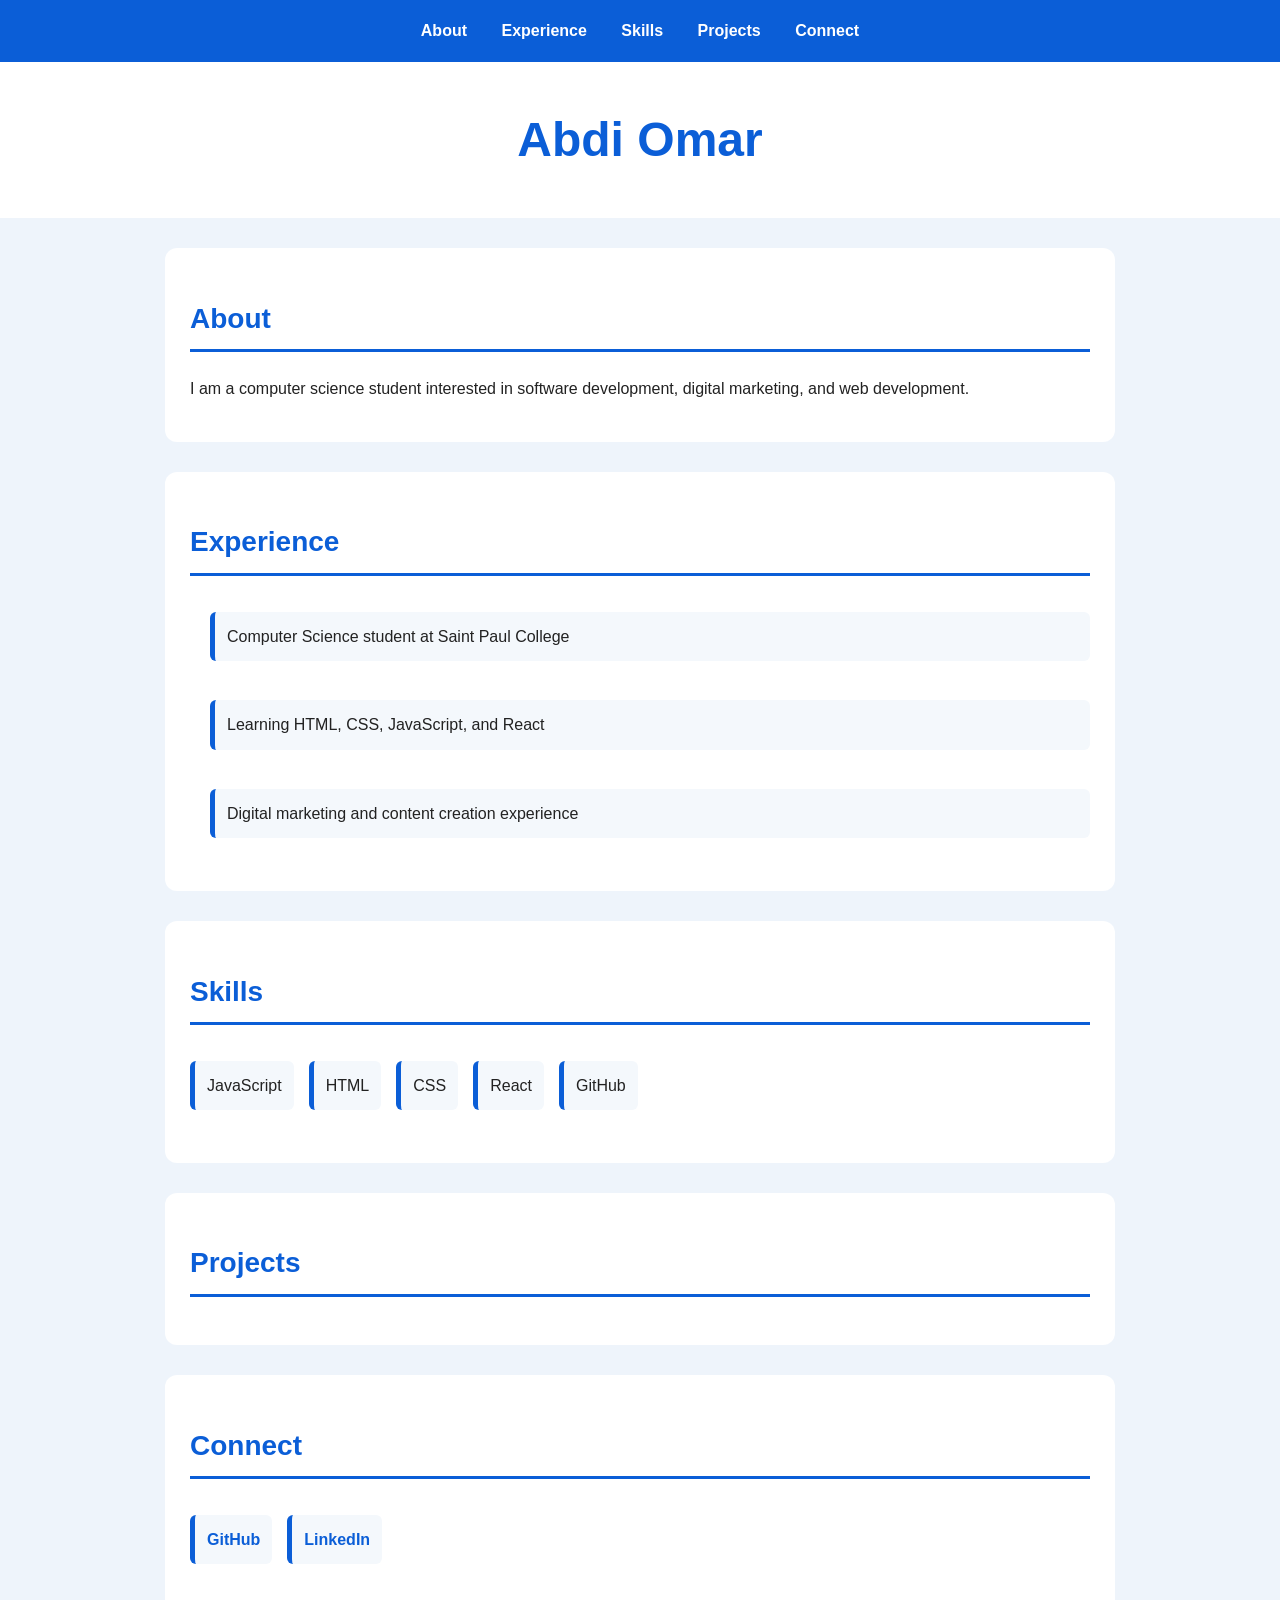
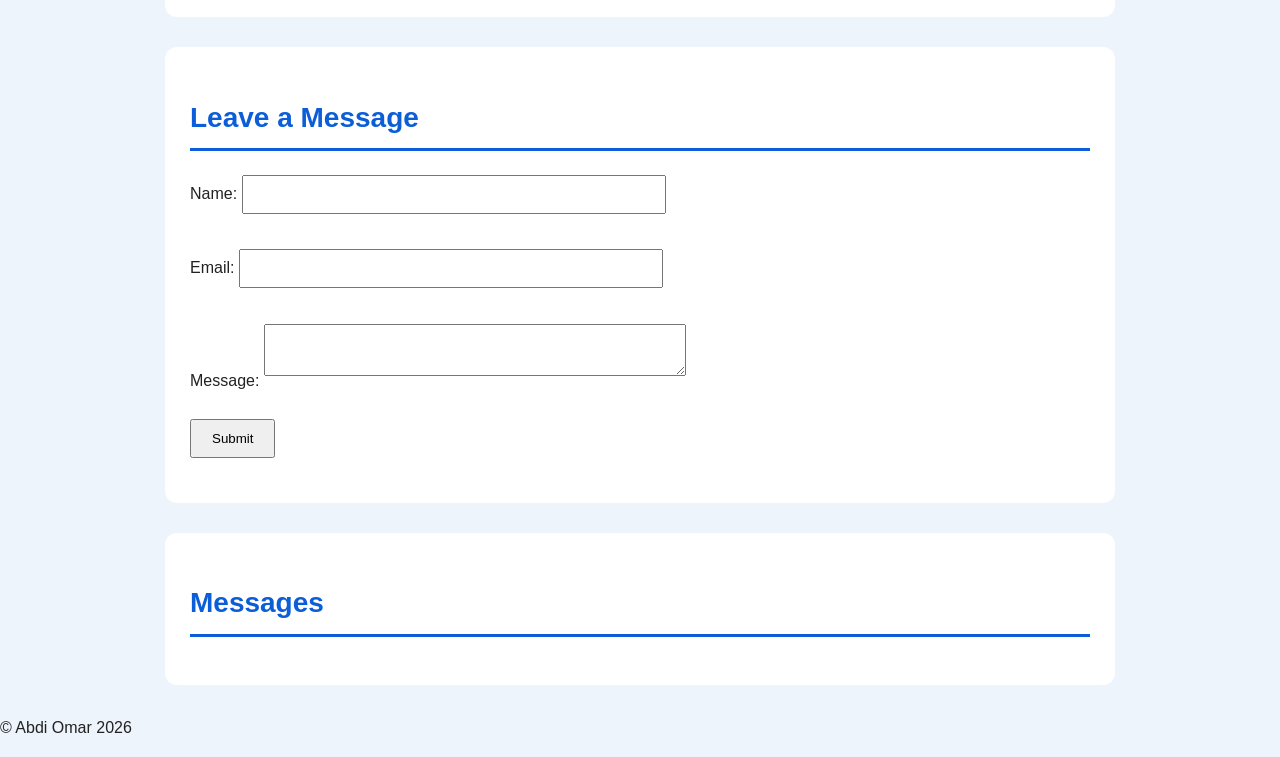
==== index.html @ 058a2043 "Added message form functionality" ====
<!DOCTYPE html>
<html>

<head>
    <title>Abdi Omar Portfolio</title>

    <meta charset="UTF-8">
    <meta name="description" content="Portfolio page for Abdi Omar">

    <link rel="stylesheet" href="css/index.css">
</head>

<body>

    <nav>
        <a href="#About">About</a>
        <a href="#Experience">Experience</a>
        <a href="#Skills">Skills</a>
        <a href="#Projects">Projects</a>
        <a href="#Connect">Connect</a>
    </nav>

    <h1>Abdi Omar</h1>

    <section id="About">
        <h2>About</h2>

        <p>
            I am a computer science student interested in software development,
            digital marketing, and web development.
        </p>
    </section>

    <section id="Experience">
        <h2>Experience</h2>

        <ul>
            <li>Computer Science student at Saint Paul College</li>
            <li>Learning HTML, CSS, JavaScript, and React</li>
            <li>Digital marketing and content creation experience</li>
        </ul>
    </section>

    <section id="skills">
    <h2>Skills</h2>
    <ul></ul>
</section>
     

    <section id="Projects">
        <h2>Projects</h2>

        <ul>
        </ul>
    </section>

    <section id="Connect">
        <h2>Connect</h2>

        <ul>
            <li>
                <a href="https://github.com/Abdi-M-Omar" target="_blank">
                    GitHub
                </a>
            </li>

            <li>
                <a href="https://www.linkedin.com/in/abdi-omar2220/" target="_blank">
                    LinkedIn
                </a>
            </li>
        </ul>
    </section>
     <!-- Leave a Message Section -->
    <section id="leave-message">

        <h2>Leave a Message</h2>

        <form name="leave_message">

            <label for="usersName">Name:</label>
            <input
                type="text"
                name="usersName"
                id="usersName"
                required
            >

            <br><br>

            <label for="usersEmail">Email:</label>
            <input
                type="email"
                name="usersEmail"
                id="usersEmail"
                required
            >

            <br><br>

            <label for="usersMessage">Message:</label>

            <textarea
                name="usersMessage"
                id="usersMessage"
                required
            ></textarea>

            <br><br>

            <button type="submit">Submit</button>

        </form>

    </section>

    <!-- Messages Section -->
    <section id="messages">

        <h2>Messages</h2>

        <ul></ul>

    </section>
<script src="js/index.js"></script>
</body>

</html>
---- css/index.css ----
body {
    background-color: #eef4fb;
    color: #222;
    font-family: Arial, Helvetica, sans-serif;
    margin: 0;
    line-height: 1.6;
}

nav {
    background-color: #0b5ed7;
    padding: 18px;
    text-align: center;
    position: sticky;
    top: 0;
}

nav a {
    color: white;
    text-decoration: none;
    font-weight: bold;
    margin: 0 15px;
}

nav a:hover {
    text-decoration: underline;
}

h1 {
    background-color: #ffffff;
    color: #0b5ed7;
    text-align: center;
    font-size: 48px;
    padding: 40px 20px;
    margin: 0;
}

section {
    background-color: white;
    max-width: 900px;
    margin: 30px auto;
    padding: 25px;
    border-radius: 12px;
}

h2 {
    color: #0b5ed7;
    font-size: 28px;
    border-bottom: 3px solid #0b5ed7;
    padding-bottom: 8px;
}

ul {
    padding-left: 20px;
}

li {
    background-color: #f4f8fc;
    margin: 12px 0;
    padding: 12px;
    border-left: 5px solid #0b5ed7;
    border-radius: 6px;
}

#Connect ul {
    display: flex;
    gap: 15px;
    padding-left: 0;
}

#Connect li {
    list-style: none;
}

#Connect a {
    color: #0b5ed7;
    font-weight: bold;
    text-decoration: none;
}


#Experience ul {
    display: flex;
    flex-direction: column;
    gap: 15px;
}

#Experience li {
    display: flex;
    justify-content: space-between;
    align-items: center;
}

#skills ul {
    display: flex;
    gap: 15px;
    list-style: none;
    padding: 0;
}
form {
    margin: 20px 0;
}

input,
textarea {
    width: 100%;
    max-width: 400px;
    padding: 10px;
    margin-bottom: 10px;
}

button {
    padding: 10px 20px;
    cursor: pointer;
}

#messages ul {
    list-style-type: none;
    padding: 0;
}

#messages li {
    margin-bottom: 15px;
}
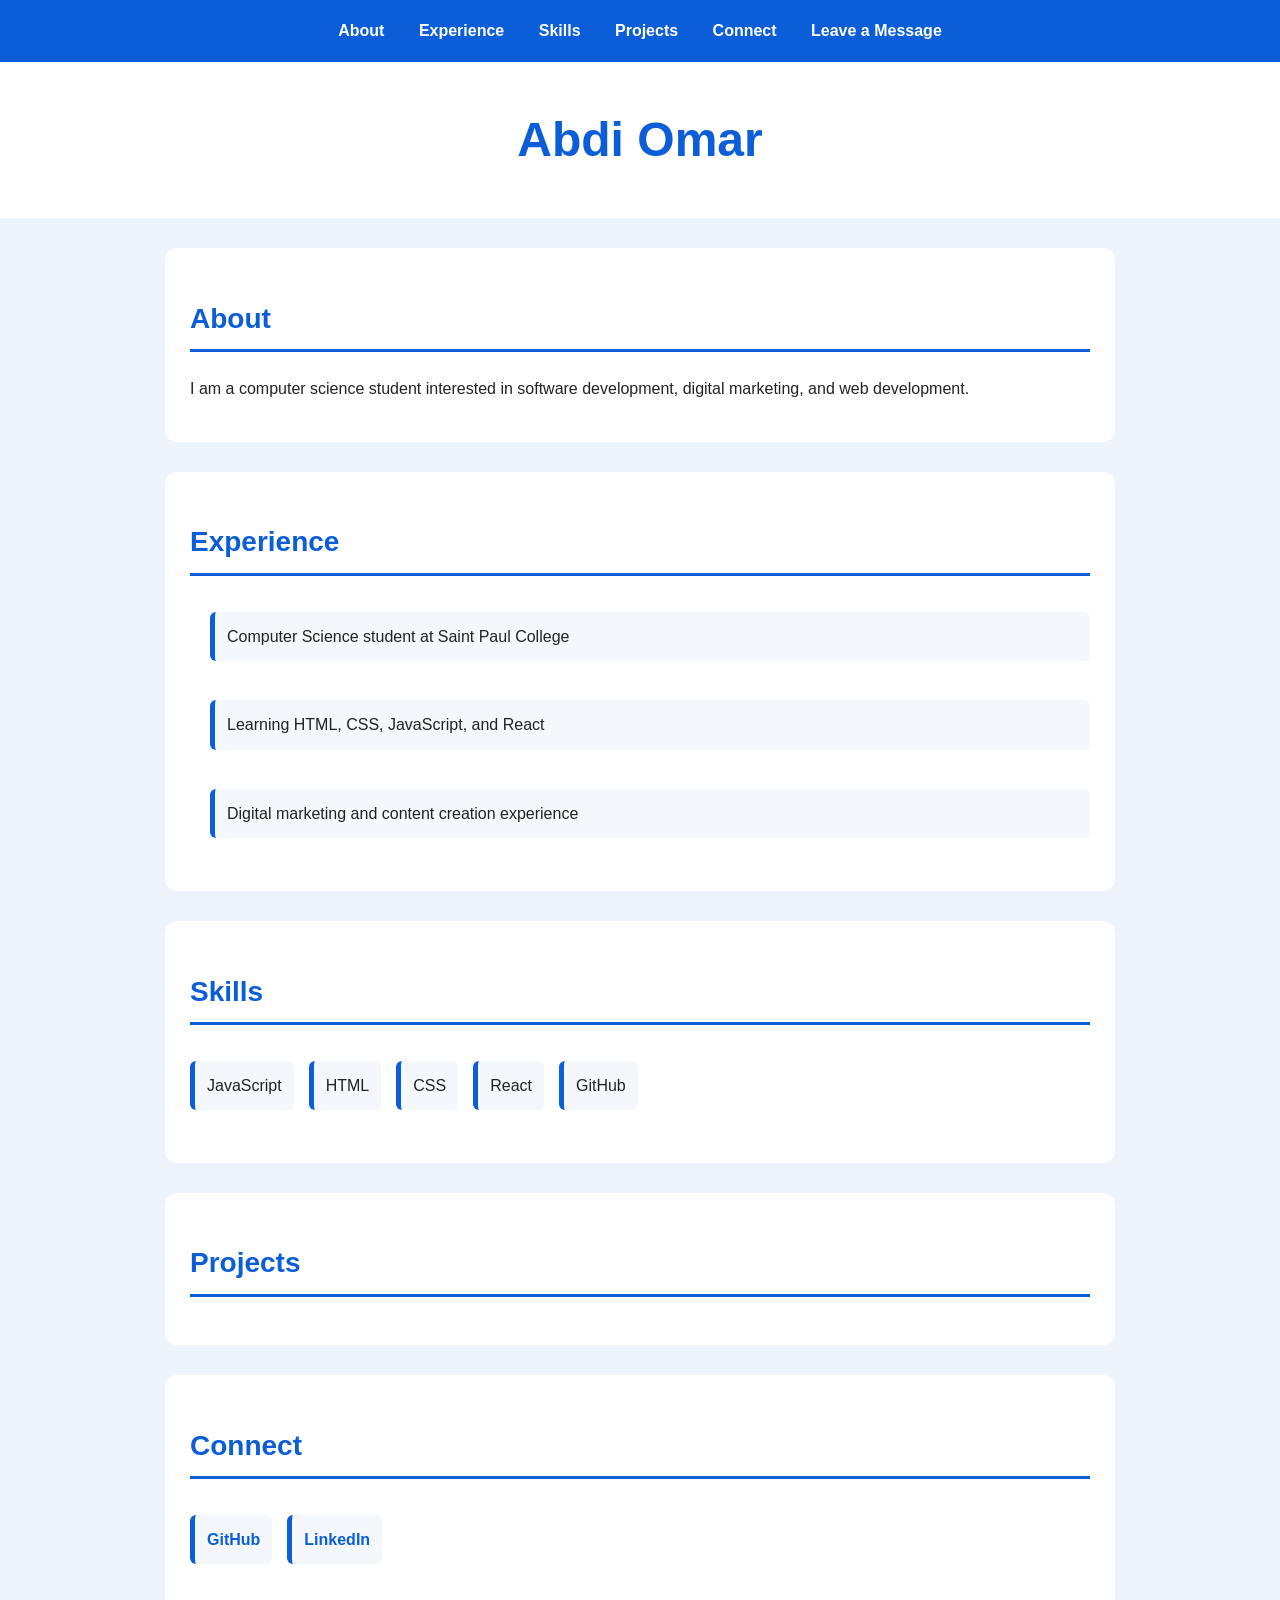
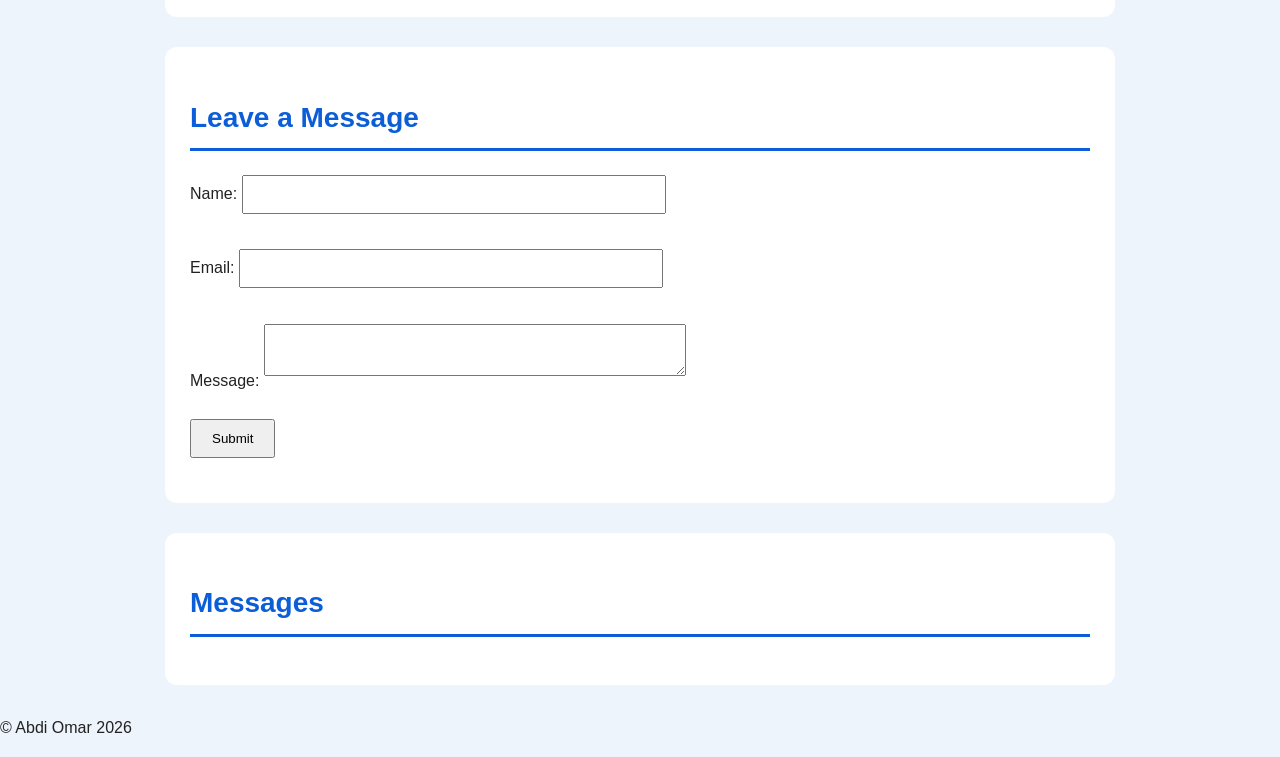
==== commit c2432d5e: "Improve message form navigation and responsive styling" ====
--- a/index.html
+++ b/index.html
@@ -18,6 +18,7 @@
         <a href="#Skills">Skills</a>
         <a href="#Projects">Projects</a>
         <a href="#Connect">Connect</a>
+        <a href="#leave-message">Leave a Message</a>
     </nav>
 
     <h1>Abdi Omar</h1>
--- a/css/index.css
+++ b/css/index.css
@@ -120,4 +120,12 @@
 
 #messages li {
     margin-bottom: 15px;
+}
+@media (max-width: 600px) {
+    input,
+    textarea,
+    button {
+        font-size: 1.1rem;
+        padding: 14px;
+    }
 }
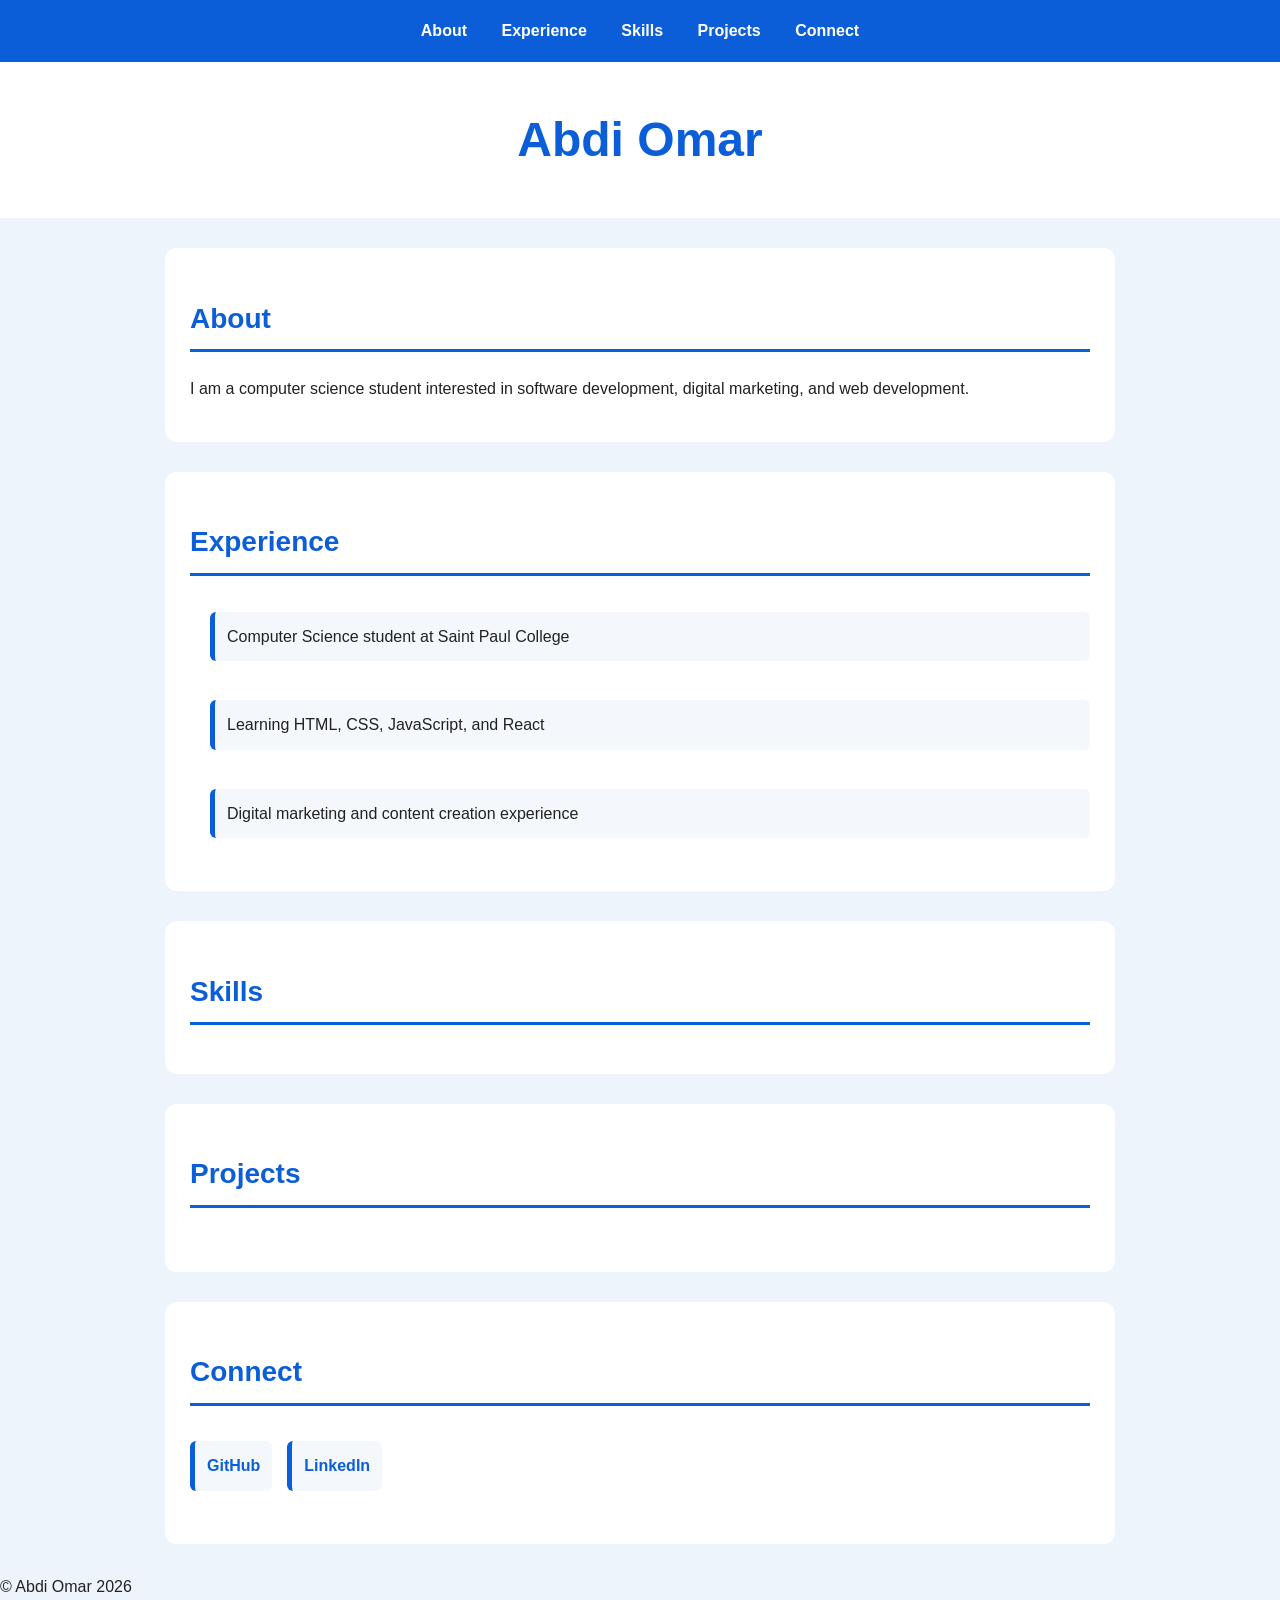
==== commit 75c54814: "lesson 9 assignment code added" ====
--- a/index.html
+++ b/index.html
@@ -18,7 +18,6 @@
         <a href="#Skills">Skills</a>
         <a href="#Projects">Projects</a>
         <a href="#Connect">Connect</a>
-        <a href="#leave-message">Leave a Message</a>
     </nav>
 
     <h1>Abdi Omar</h1>
@@ -42,7 +41,7 @@
         </ul>
     </section>
 
-    <section id="skills">
+    <section id="Skills">
     <h2>Skills</h2>
     <ul></ul>
 </section>
@@ -72,57 +71,6 @@
             </li>
         </ul>
     </section>
-     <!-- Leave a Message Section -->
-    <section id="leave-message">
-
-        <h2>Leave a Message</h2>
-
-        <form name="leave_message">
-
-            <label for="usersName">Name:</label>
-            <input
-                type="text"
-                name="usersName"
-                id="usersName"
-                required
-            >
-
-            <br><br>
-
-            <label for="usersEmail">Email:</label>
-            <input
-                type="email"
-                name="usersEmail"
-                id="usersEmail"
-                required
-            >
-
-            <br><br>
-
-            <label for="usersMessage">Message:</label>
-
-            <textarea
-                name="usersMessage"
-                id="usersMessage"
-                required
-            ></textarea>
-
-            <br><br>
-
-            <button type="submit">Submit</button>
-
-        </form>
-
-    </section>
-
-    <!-- Messages Section -->
-    <section id="messages">
-
-        <h2>Messages</h2>
-
-        <ul></ul>
-
-    </section>
 <script src="js/index.js"></script>
 </body>
 
--- a/css/index.css
+++ b/css/index.css
@@ -96,36 +96,18 @@
     list-style: none;
     padding: 0;
 }
-form {
-    margin: 20px 0;
+#Projects ul {
+  display: flex;
+  flex-wrap: wrap;
+  gap: 12px;
+  list-style: none;
+  padding: 0;
 }
 
-input,
-textarea {
-    width: 100%;
-    max-width: 400px;
-    padding: 10px;
-    margin-bottom: 10px;
-}
-
-button {
-    padding: 10px 20px;
-    cursor: pointer;
-}
-
-#messages ul {
-    list-style-type: none;
-    padding: 0;
-}
-
-#messages li {
-    margin-bottom: 15px;
-}
-@media (max-width: 600px) {
-    input,
-    textarea,
-    button {
-        font-size: 1.1rem;
-        padding: 14px;
-    }
+#Projects li {
+  background-color: #f4f8fc;
+  border-left: 5px solid #0b5ed7;
+  border-radius: 6px;
+  padding: 10px 16px;
+  min-width: 150px;
 }
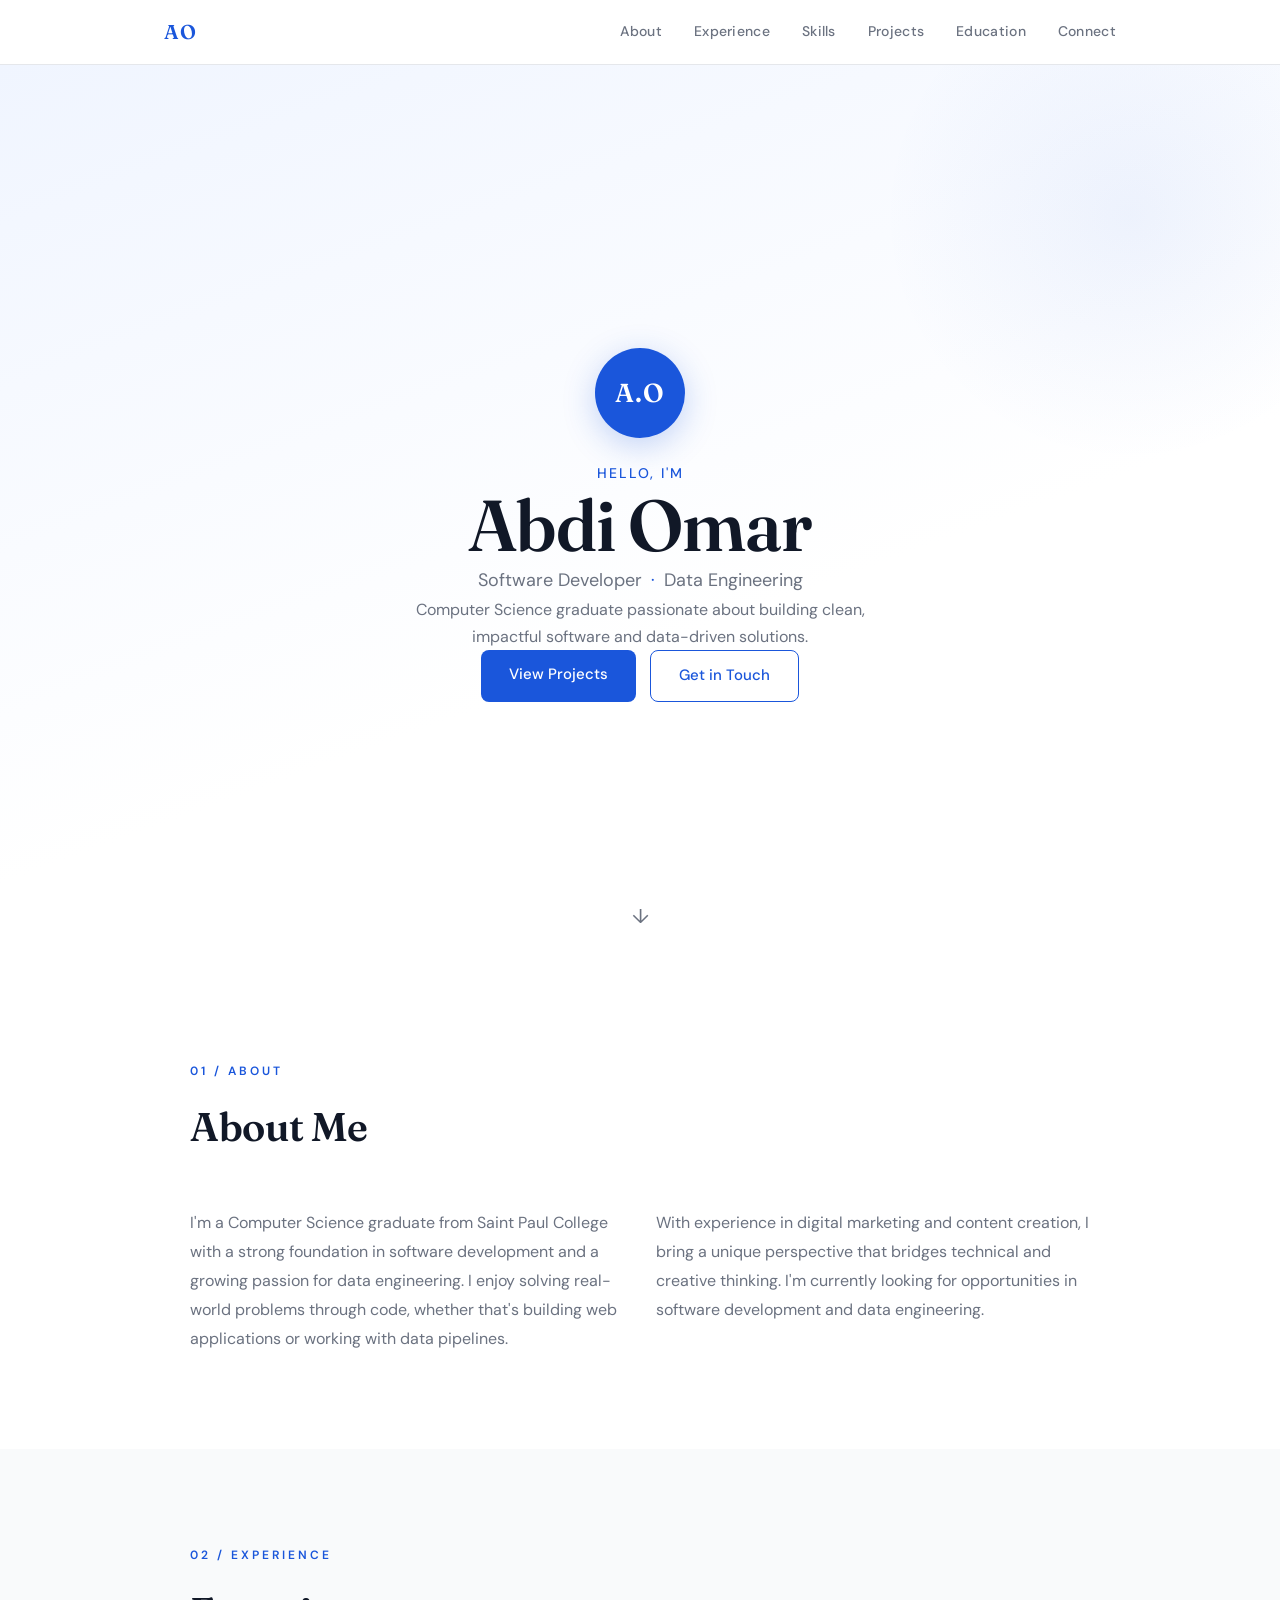
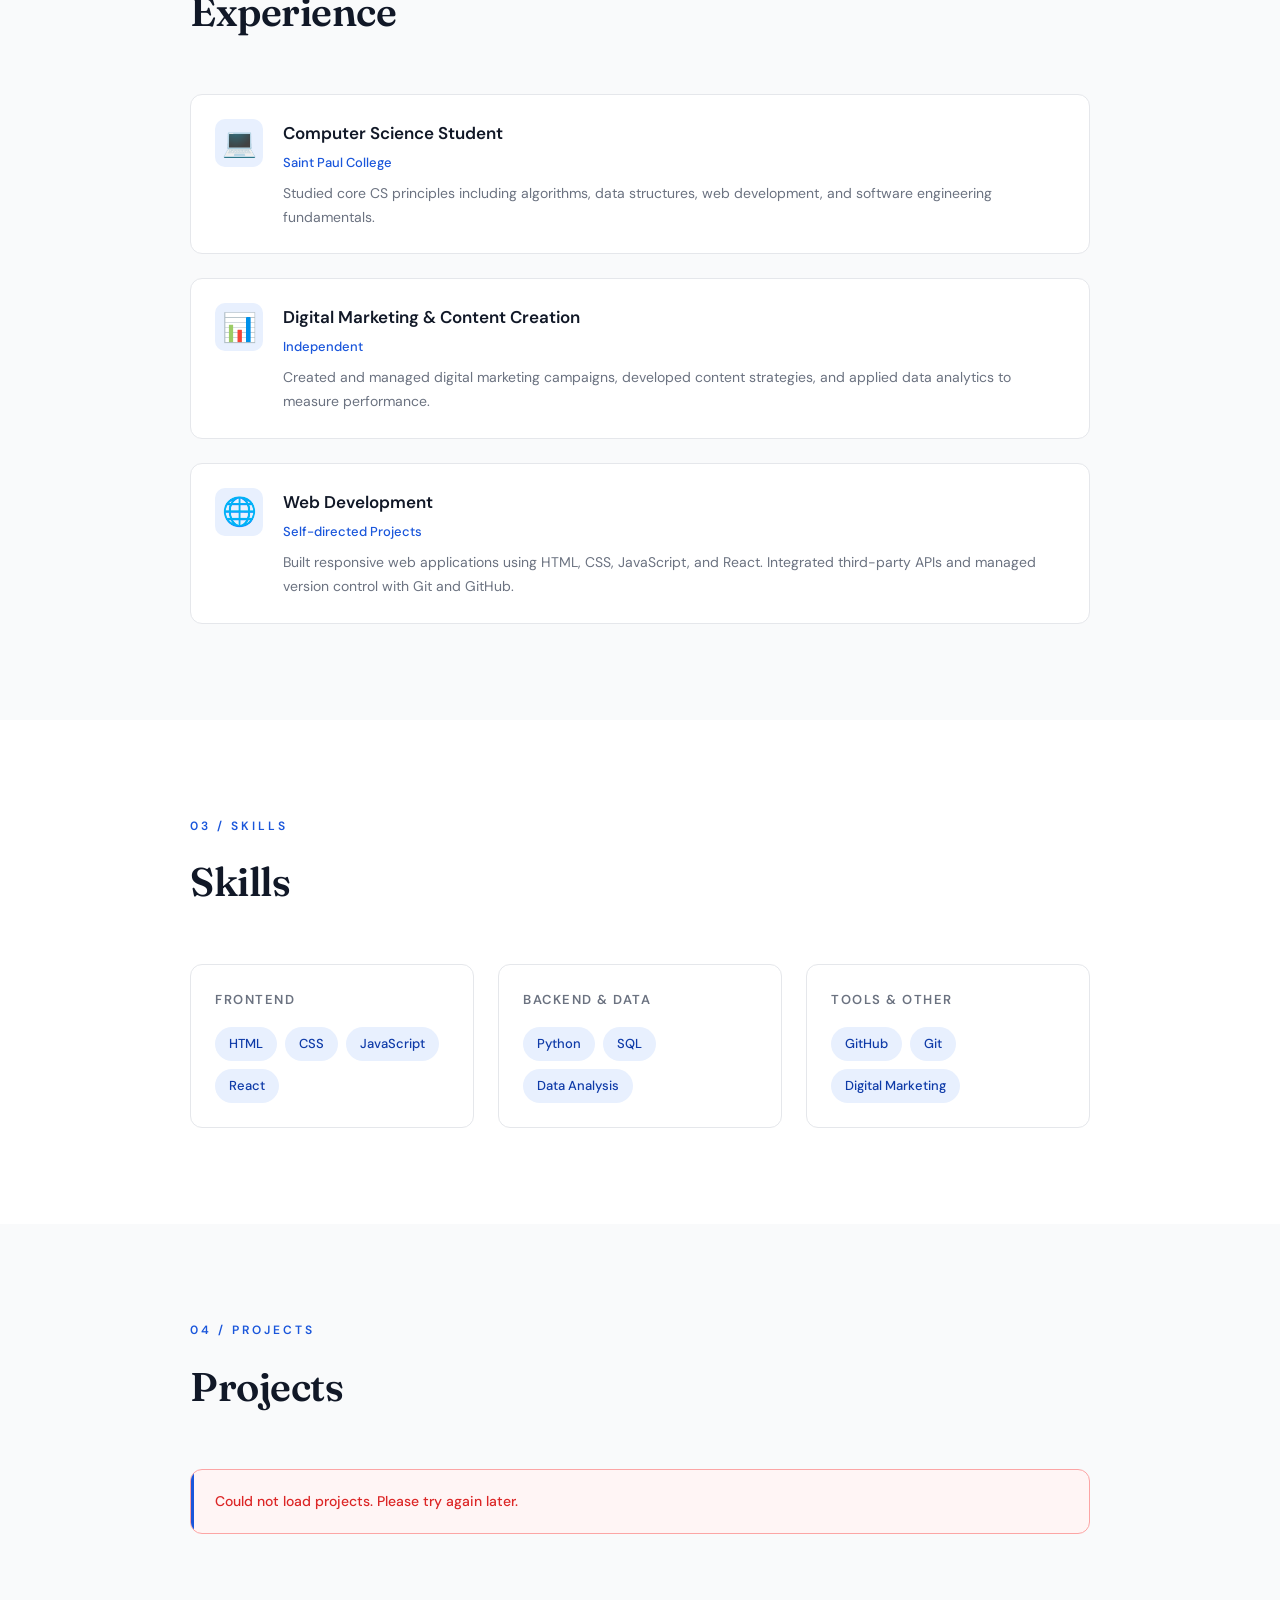
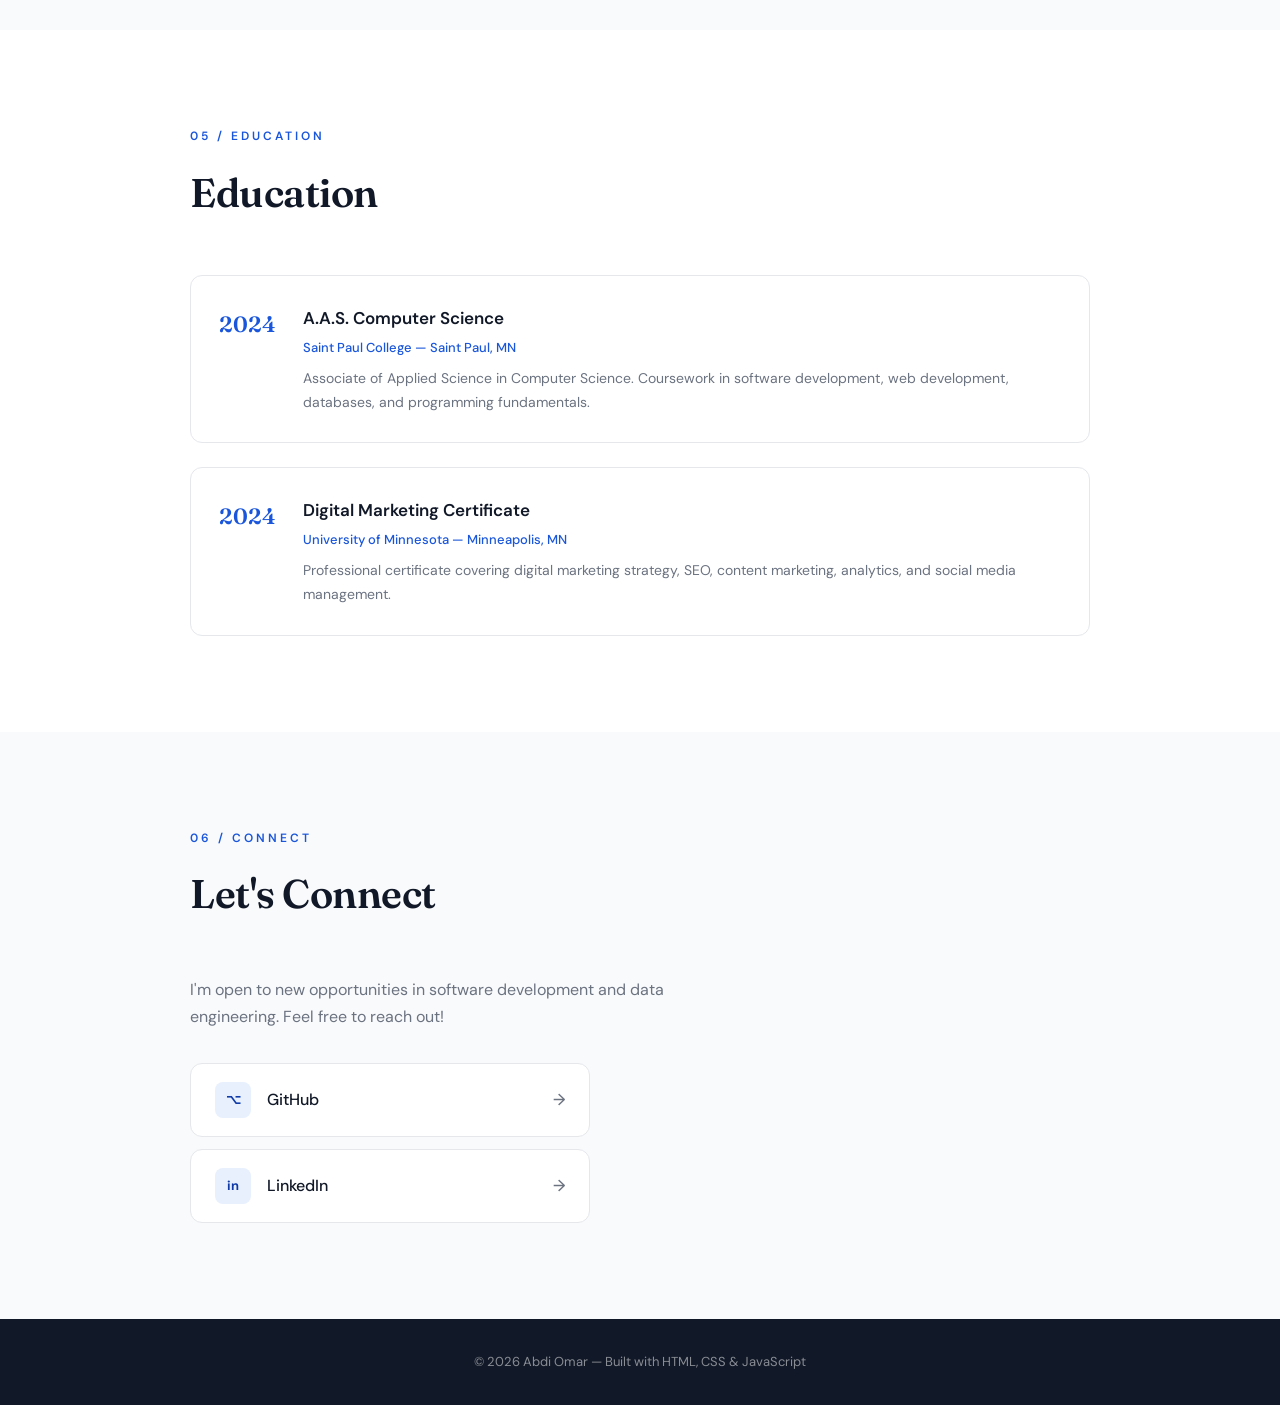
==== commit c925f6ce: "updated my portfolio design" ====
--- a/index.html
+++ b/index.html
@@ -1,77 +1,202 @@
 <!DOCTYPE html>
-<html>
-
+<html lang="en">
 <head>
-    <title>Abdi Omar Portfolio</title>
-
-    <meta charset="UTF-8">
-    <meta name="description" content="Portfolio page for Abdi Omar">
-
-    <link rel="stylesheet" href="css/index.css">
+  <title>Abdi Omar — Software Developer</title>
+  <meta charset="UTF-8">
+  <meta name="viewport" content="width=device-width, initial-scale=1.0">
+  <meta name="description" content="Portfolio of Abdi Omar — Software Developer & Data Engineering enthusiast">
+  <link rel="stylesheet" href="css/index.css">
+  <link href="https://fonts.googleapis.com/css2?family=DM+Sans:wght@300;400;500;600&family=Fraunces:ital,wght@0,300;0,600;1,300&display=swap" rel="stylesheet">
 </head>
-
 <body>
 
-    <nav>
-        <a href="#About">About</a>
-        <a href="#Experience">Experience</a>
-        <a href="#Skills">Skills</a>
-        <a href="#Projects">Projects</a>
-        <a href="#Connect">Connect</a>
-    </nav>
-
-    <h1>Abdi Omar</h1>
-
-    <section id="About">
-        <h2>About</h2>
-
-        <p>
-            I am a computer science student interested in software development,
-            digital marketing, and web development.
-        </p>
-    </section>
-
-    <section id="Experience">
+  <nav id="navbar">
+    <div class="nav-inner">
+      <span class="nav-logo">AO</span>
+      <div class="nav-links">
+        <a href="#about">About</a>
+        <a href="#experience">Experience</a>
+        <a href="#skills">Skills</a>
+        <a href="#projects">Projects</a>
+        <a href="#education">Education</a>
+        <a href="#connect">Connect</a>
+      </div>
+      <button class="hamburger" id="hamburger" aria-label="Toggle menu">
+        <span></span><span></span><span></span>
+      </button>
+    </div>
+    <div class="mobile-menu" id="mobile-menu">
+      <a href="#about">About</a>
+      <a href="#experience">Experience</a>
+      <a href="#skills">Skills</a>
+      <a href="#projects">Projects</a>
+      <a href="#education">Education</a>
+      <a href="#connect">Connect</a>
+    </div>
+  </nav>
+
+  <header class="hero">
+    <div class="hero-inner">
+      <div class="avatar" aria-label="Abdi Omar initials">A.O</div>
+      <div class="hero-text">
+        <p class="hero-eyebrow">Hello, I'm</p>
+        <h1>Abdi Omar</h1>
+        <p class="hero-tagline">Software Developer <span class="dot">·</span> Data Engineering</p>
+        <p class="hero-bio">Computer Science graduate passionate about building clean, impactful software and data-driven solutions.</p>
+        <div class="hero-cta">
+          <a href="#projects" class="btn-primary">View Projects</a>
+          <a href="#connect" class="btn-secondary">Get in Touch</a>
+        </div>
+      </div>
+    </div>
+    <div class="hero-scroll">↓</div>
+  </header>
+
+  <main>
+
+    <section id="about" class="section">
+      <div class="section-inner">
+        <div class="section-label">01 / About</div>
+        <h2>About Me</h2>
+        <div class="about-grid">
+          <p>I'm a Computer Science graduate from Saint Paul College with a strong foundation in software development and a growing passion for data engineering. I enjoy solving real-world problems through code, whether that's building web applications or working with data pipelines.</p>
+          <p>With experience in digital marketing and content creation, I bring a unique perspective that bridges technical and creative thinking. I'm currently looking for opportunities in software development and data engineering.</p>
+        </div>
+      </div>
+    </section>
+
+    <section id="experience" class="section section-alt">
+      <div class="section-inner">
+        <div class="section-label">02 / Experience</div>
         <h2>Experience</h2>
-
-        <ul>
-            <li>Computer Science student at Saint Paul College</li>
-            <li>Learning HTML, CSS, JavaScript, and React</li>
-            <li>Digital marketing and content creation experience</li>
+        <div class="experience-list">
+          <div class="experience-item">
+            <div class="exp-icon">💻</div>
+            <div class="exp-content">
+              <h3>Computer Science Student</h3>
+              <span class="exp-place">Saint Paul College</span>
+              <p>Studied core CS principles including algorithms, data structures, web development, and software engineering fundamentals.</p>
+            </div>
+          </div>
+          <div class="experience-item">
+            <div class="exp-icon">📊</div>
+            <div class="exp-content">
+              <h3>Digital Marketing & Content Creation</h3>
+              <span class="exp-place">Independent</span>
+              <p>Created and managed digital marketing campaigns, developed content strategies, and applied data analytics to measure performance.</p>
+            </div>
+          </div>
+          <div class="experience-item">
+            <div class="exp-icon">🌐</div>
+            <div class="exp-content">
+              <h3>Web Development</h3>
+              <span class="exp-place">Self-directed Projects</span>
+              <p>Built responsive web applications using HTML, CSS, JavaScript, and React. Integrated third-party APIs and managed version control with Git and GitHub.</p>
+            </div>
+          </div>
+        </div>
+      </div>
+    </section>
+
+    <section id="skills" class="section">
+      <div class="section-inner">
+        <div class="section-label">03 / Skills</div>
+        <h2>Skills</h2>
+        <div class="skills-grid">
+          <div class="skill-group">
+            <h4>Frontend</h4>
+            <div class="skill-tags">
+              <span class="tag">HTML</span>
+              <span class="tag">CSS</span>
+              <span class="tag">JavaScript</span>
+              <span class="tag">React</span>
+            </div>
+          </div>
+          <div class="skill-group">
+            <h4>Backend & Data</h4>
+            <div class="skill-tags">
+              <span class="tag">Python</span>
+              <span class="tag">SQL</span>
+              <span class="tag">Data Analysis</span>
+            </div>
+          </div>
+          <div class="skill-group">
+            <h4>Tools & Other</h4>
+            <div class="skill-tags">
+              <span class="tag">GitHub</span>
+              <span class="tag">Git</span>
+              <span class="tag">Digital Marketing</span>
+            </div>
+          </div>
+        </div>
+      </div>
+    </section>
+
+    <section id="projects" class="section section-alt">
+      <div class="section-inner">
+        <div class="section-label">04 / Projects</div>
+        <h2>Projects</h2>
+        <div id="projects-loading" class="loading-state">
+          <div class="spinner"></div>
+          <p>Loading repositories...</p>
+        </div>
+        <ul id="projects-list"></ul>
+      </div>
+    </section>
+
+    <section id="education" class="section">
+      <div class="section-inner">
+        <div class="section-label">05 / Education</div>
+        <h2>Education</h2>
+        <div class="education-list">
+          <div class="education-item">
+            <div class="edu-year">2024</div>
+            <div class="edu-content">
+              <h3>A.A.S. Computer Science</h3>
+              <span class="edu-place">Saint Paul College — Saint Paul, MN</span>
+              <p>Associate of Applied Science in Computer Science. Coursework in software development, web development, databases, and programming fundamentals.</p>
+            </div>
+          </div>
+          <div class="education-item">
+            <div class="edu-year">2024</div>
+            <div class="edu-content">
+              <h3>Digital Marketing Certificate</h3>
+              <span class="edu-place">University of Minnesota — Minneapolis, MN</span>
+              <p>Professional certificate covering digital marketing strategy, SEO, content marketing, analytics, and social media management.</p>
+            </div>
+          </div>
+        </div>
+      </div>
+    </section>
+
+    <section id="connect" class="section section-alt">
+      <div class="section-inner">
+        <div class="section-label">06 / Connect</div>
+        <h2>Let's Connect</h2>
+        <p class="connect-intro">I'm open to new opportunities in software development and data engineering. Feel free to reach out!</p>
+        <ul class="connect-list">
+          <li>
+            <a href="https://github.com/Abdi-M-Omar" target="_blank" class="connect-link">
+              <span class="connect-icon">⌥</span>
+              <span>GitHub</span>
+              <span class="connect-arrow">→</span>
+            </a>
+          </li>
+          <li>
+            <a href="https://www.linkedin.com/in/abdi-omar2220/" target="_blank" class="connect-link">
+              <span class="connect-icon">in</span>
+              <span>LinkedIn</span>
+              <span class="connect-arrow">→</span>
+            </a>
+          </li>
         </ul>
-    </section>
-
-    <section id="Skills">
-    <h2>Skills</h2>
-    <ul></ul>
-</section>
-     
-
-    <section id="Projects">
-        <h2>Projects</h2>
-
-        <ul>
-        </ul>
-    </section>
-
-    <section id="Connect">
-        <h2>Connect</h2>
-
-        <ul>
-            <li>
-                <a href="https://github.com/Abdi-M-Omar" target="_blank">
-                    GitHub
-                </a>
-            </li>
-
-            <li>
-                <a href="https://www.linkedin.com/in/abdi-omar2220/" target="_blank">
-                    LinkedIn
-                </a>
-            </li>
-        </ul>
-    </section>
-<script src="js/index.js"></script>
+      </div>
+    </section>
+
+  </main>
+
+  <footer id="footer"></footer>
+
+  <script src="js/index.js"></script>
 </body>
-
-</html>+</html>
--- a/css/index.css
+++ b/css/index.css
@@ -1,113 +1,625 @@
+/* ── Reset & Variables ── */
+*, *::before, *::after { box-sizing: border-box; margin: 0; padding: 0; }
+
+:root {
+  --blue: #1a56db;
+  --blue-light: #e8f0fe;
+  --blue-dark: #0f3ba8;
+  --text: #111827;
+  --text-muted: #6b7280;
+  --bg: #ffffff;
+  --bg-alt: #f9fafb;
+  --border: #e5e7eb;
+  --radius: 12px;
+  --font-display: 'Fraunces', Georgia, serif;
+  --font-body: 'DM Sans', sans-serif;
+  --transition: 0.25s ease;
+  --shadow: 0 1px 3px rgba(0,0,0,0.08), 0 4px 16px rgba(0,0,0,0.06);
+}
+
+html { scroll-behavior: smooth; }
+
 body {
-    background-color: #eef4fb;
-    color: #222;
-    font-family: Arial, Helvetica, sans-serif;
-    margin: 0;
-    line-height: 1.6;
-}
-
-nav {
-    background-color: #0b5ed7;
-    padding: 18px;
-    text-align: center;
-    position: sticky;
-    top: 0;
-}
-
-nav a {
-    color: white;
-    text-decoration: none;
-    font-weight: bold;
-    margin: 0 15px;
-}
-
-nav a:hover {
-    text-decoration: underline;
+  font-family: var(--font-body);
+  color: var(--text);
+  background: var(--bg);
+  line-height: 1.7;
+  font-size: 16px;
+  -webkit-font-smoothing: antialiased;
+}
+
+/* ── Nav ── */
+#navbar {
+  position: sticky;
+  top: 0;
+  z-index: 100;
+  background: rgba(255,255,255,0.92);
+  backdrop-filter: blur(12px);
+  border-bottom: 1px solid var(--border);
+}
+
+.nav-inner {
+  max-width: 1000px;
+  margin: 0 auto;
+  padding: 0 24px;
+  height: 64px;
+  display: flex;
+  align-items: center;
+  justify-content: space-between;
+}
+
+.nav-logo {
+  font-family: var(--font-display);
+  font-weight: 600;
+  font-size: 20px;
+  color: var(--blue);
+  letter-spacing: 1px;
+}
+
+.nav-links {
+  display: flex;
+  gap: 32px;
+}
+
+.nav-links a {
+  color: var(--text-muted);
+  text-decoration: none;
+  font-size: 14px;
+  font-weight: 500;
+  transition: color var(--transition);
+  letter-spacing: 0.3px;
+}
+
+.nav-links a:hover { color: var(--blue); }
+
+.hamburger {
+  display: none;
+  flex-direction: column;
+  gap: 5px;
+  background: none;
+  border: none;
+  cursor: pointer;
+  padding: 4px;
+}
+
+.hamburger span {
+  display: block;
+  width: 22px;
+  height: 2px;
+  background: var(--text);
+  border-radius: 2px;
+  transition: var(--transition);
+}
+
+.mobile-menu {
+  display: none;
+  flex-direction: column;
+  padding: 12px 24px 20px;
+  border-top: 1px solid var(--border);
+  gap: 4px;
+}
+
+.mobile-menu.open { display: flex; }
+
+.mobile-menu a {
+  color: var(--text-muted);
+  text-decoration: none;
+  font-size: 15px;
+  font-weight: 500;
+  padding: 10px 0;
+  border-bottom: 1px solid var(--border);
+  transition: color var(--transition);
+}
+
+.mobile-menu a:hover { color: var(--blue); }
+
+/* ── Hero ── */
+.hero {
+  min-height: 100vh;
+  display: flex;
+  flex-direction: column;
+  justify-content: center;
+  align-items: center;
+  padding: 80px 24px 60px;
+  background: linear-gradient(160deg, #f0f5ff 0%, #ffffff 60%);
+  position: relative;
+  overflow: hidden;
+}
+
+.hero::before {
+  content: '';
+  position: absolute;
+  top: -100px;
+  right: -100px;
+  width: 500px;
+  height: 500px;
+  background: radial-gradient(circle, rgba(26,86,219,0.06) 0%, transparent 70%);
+  pointer-events: none;
+}
+
+.hero-inner {
+  max-width: 700px;
+  width: 100%;
+  display: flex;
+  flex-direction: column;
+  align-items: center;
+  text-align: center;
+  gap: 24px;
+  animation: fadeUp 0.8s ease forwards;
+}
+
+.avatar {
+  width: 90px;
+  height: 90px;
+  border-radius: 50%;
+  background: var(--blue);
+  color: white;
+  display: flex;
+  align-items: center;
+  justify-content: center;
+  font-family: var(--font-display);
+  font-size: 26px;
+  font-weight: 600;
+  letter-spacing: 1px;
+  box-shadow: 0 8px 32px rgba(26,86,219,0.25);
+  animation: fadeUp 0.8s 0.1s ease both;
+}
+
+.hero-eyebrow {
+  font-size: 14px;
+  font-weight: 500;
+  color: var(--blue);
+  letter-spacing: 2px;
+  text-transform: uppercase;
+  animation: fadeUp 0.8s 0.2s ease both;
 }
 
 h1 {
-    background-color: #ffffff;
-    color: #0b5ed7;
-    text-align: center;
-    font-size: 48px;
-    padding: 40px 20px;
-    margin: 0;
-}
-
-section {
-    background-color: white;
-    max-width: 900px;
-    margin: 30px auto;
-    padding: 25px;
-    border-radius: 12px;
+  font-family: var(--font-display);
+  font-size: clamp(42px, 7vw, 72px);
+  font-weight: 600;
+  color: var(--text);
+  line-height: 1.1;
+  letter-spacing: -1px;
+  animation: fadeUp 0.8s 0.3s ease both;
+}
+
+.hero-tagline {
+  font-size: 18px;
+  color: var(--text-muted);
+  font-weight: 400;
+  animation: fadeUp 0.8s 0.4s ease both;
+}
+
+.dot { color: var(--blue); margin: 0 4px; }
+
+.hero-bio {
+  font-size: 16px;
+  color: var(--text-muted);
+  max-width: 500px;
+  animation: fadeUp 0.8s 0.5s ease both;
+}
+
+.hero-cta {
+  display: flex;
+  gap: 14px;
+  flex-wrap: wrap;
+  justify-content: center;
+  animation: fadeUp 0.8s 0.6s ease both;
+}
+
+.btn-primary {
+  background: var(--blue);
+  color: white;
+  text-decoration: none;
+  padding: 12px 28px;
+  border-radius: 8px;
+  font-weight: 500;
+  font-size: 15px;
+  transition: background var(--transition), transform var(--transition);
+}
+
+.btn-primary:hover {
+  background: var(--blue-dark);
+  transform: translateY(-2px);
+}
+
+.btn-secondary {
+  background: white;
+  color: var(--blue);
+  text-decoration: none;
+  padding: 12px 28px;
+  border-radius: 8px;
+  font-weight: 500;
+  font-size: 15px;
+  border: 1.5px solid var(--blue);
+  transition: background var(--transition), transform var(--transition);
+}
+
+.btn-secondary:hover {
+  background: var(--blue-light);
+  transform: translateY(-2px);
+}
+
+.hero-scroll {
+  position: absolute;
+  bottom: 32px;
+  font-size: 20px;
+  color: var(--text-muted);
+  animation: bounce 2s infinite;
+}
+
+/* ── Sections ── */
+.section { padding: 96px 24px; }
+.section-alt { background: var(--bg-alt); }
+
+.section-inner {
+  max-width: 900px;
+  margin: 0 auto;
+}
+
+.section-label {
+  font-size: 12px;
+  font-weight: 600;
+  letter-spacing: 3px;
+  text-transform: uppercase;
+  color: var(--blue);
+  margin-bottom: 12px;
 }
 
 h2 {
-    color: #0b5ed7;
-    font-size: 28px;
-    border-bottom: 3px solid #0b5ed7;
-    padding-bottom: 8px;
-}
-
-ul {
-    padding-left: 20px;
-}
-
-li {
-    background-color: #f4f8fc;
-    margin: 12px 0;
-    padding: 12px;
-    border-left: 5px solid #0b5ed7;
-    border-radius: 6px;
-}
-
-#Connect ul {
-    display: flex;
-    gap: 15px;
-    padding-left: 0;
-}
-
-#Connect li {
-    list-style: none;
-}
-
-#Connect a {
-    color: #0b5ed7;
-    font-weight: bold;
-    text-decoration: none;
-}
-
-
-#Experience ul {
-    display: flex;
-    flex-direction: column;
-    gap: 15px;
-}
-
-#Experience li {
-    display: flex;
-    justify-content: space-between;
-    align-items: center;
-}
-
-#skills ul {
-    display: flex;
-    gap: 15px;
-    list-style: none;
-    padding: 0;
-}
-#Projects ul {
-  display: flex;
-  flex-wrap: wrap;
+  font-family: var(--font-display);
+  font-size: clamp(28px, 4vw, 40px);
+  font-weight: 600;
+  color: var(--text);
+  margin-bottom: 48px;
+  letter-spacing: -0.5px;
+}
+
+/* ── About ── */
+.about-grid {
+  display: grid;
+  grid-template-columns: 1fr 1fr;
+  gap: 32px;
+}
+
+.about-grid p {
+  color: var(--text-muted);
+  font-size: 16px;
+  line-height: 1.8;
+}
+
+/* ── Experience ── */
+.experience-list { display: flex; flex-direction: column; gap: 24px; }
+
+.experience-item {
+  display: flex;
+  gap: 20px;
+  background: white;
+  border: 1px solid var(--border);
+  border-radius: var(--radius);
+  padding: 24px;
+  transition: box-shadow var(--transition), transform var(--transition);
+}
+
+.experience-item:hover {
+  box-shadow: var(--shadow);
+  transform: translateY(-2px);
+}
+
+.exp-icon {
+  font-size: 28px;
+  width: 48px;
+  height: 48px;
+  background: var(--blue-light);
+  border-radius: 10px;
+  display: flex;
+  align-items: center;
+  justify-content: center;
+  flex-shrink: 0;
+}
+
+.exp-content h3 {
+  font-size: 17px;
+  font-weight: 600;
+  color: var(--text);
+  margin-bottom: 4px;
+}
+
+.exp-place {
+  font-size: 13px;
+  color: var(--blue);
+  font-weight: 500;
+  display: block;
+  margin-bottom: 8px;
+}
+
+.exp-content p {
+  font-size: 14px;
+  color: var(--text-muted);
+  line-height: 1.7;
+}
+
+/* ── Skills ── */
+.skills-grid {
+  display: grid;
+  grid-template-columns: repeat(auto-fit, minmax(220px, 1fr));
+  gap: 24px;
+}
+
+.skill-group {
+  background: white;
+  border: 1px solid var(--border);
+  border-radius: var(--radius);
+  padding: 24px;
+}
+
+.skill-group h4 {
+  font-size: 13px;
+  font-weight: 600;
+  letter-spacing: 1.5px;
+  text-transform: uppercase;
+  color: var(--text-muted);
+  margin-bottom: 16px;
+}
+
+.skill-tags { display: flex; flex-wrap: wrap; gap: 8px; }
+
+.tag {
+  background: var(--blue-light);
+  color: var(--blue-dark);
+  font-size: 13px;
+  font-weight: 500;
+  padding: 6px 14px;
+  border-radius: 100px;
+  transition: background var(--transition), transform var(--transition);
+}
+
+.tag:hover {
+  background: var(--blue);
+  color: white;
+  transform: translateY(-1px);
+}
+
+/* ── Projects ── */
+.loading-state {
+  display: flex;
+  align-items: center;
   gap: 12px;
+  color: var(--text-muted);
+  font-size: 14px;
+  padding: 20px 0;
+}
+
+.spinner {
+  width: 20px;
+  height: 20px;
+  border: 2px solid var(--border);
+  border-top-color: var(--blue);
+  border-radius: 50%;
+  animation: spin 0.8s linear infinite;
+}
+
+#projects-list {
+  display: grid;
+  grid-template-columns: repeat(auto-fill, minmax(240px, 1fr));
+  gap: 16px;
   list-style: none;
   padding: 0;
 }
 
-#Projects li {
-  background-color: #f4f8fc;
-  border-left: 5px solid #0b5ed7;
-  border-radius: 6px;
-  padding: 10px 16px;
-  min-width: 150px;
-}+#projects-list li {
+  background: white;
+  border: 1px solid var(--border);
+  border-radius: var(--radius);
+  padding: 20px 24px;
+  font-size: 14px;
+  font-weight: 500;
+  color: var(--text);
+  transition: box-shadow var(--transition), transform var(--transition), border-color var(--transition);
+  cursor: default;
+  position: relative;
+  overflow: hidden;
+}
+
+#projects-list li::before {
+  content: '';
+  position: absolute;
+  left: 0;
+  top: 0;
+  bottom: 0;
+  width: 3px;
+  background: var(--blue);
+  border-radius: 3px 0 0 3px;
+}
+
+#projects-list li:hover {
+  box-shadow: var(--shadow);
+  transform: translateY(-3px);
+  border-color: var(--blue);
+}
+
+#projects-list li.error {
+  color: #dc2626;
+  border-color: #fca5a5;
+  background: #fff5f5;
+  grid-column: 1 / -1;
+}
+
+/* ── Education ── */
+.education-list { display: flex; flex-direction: column; gap: 24px; }
+
+.education-item {
+  display: flex;
+  gap: 24px;
+  padding: 28px;
+  background: white;
+  border: 1px solid var(--border);
+  border-radius: var(--radius);
+  transition: box-shadow var(--transition), transform var(--transition);
+}
+
+.education-item:hover {
+  box-shadow: var(--shadow);
+  transform: translateY(-2px);
+}
+
+.edu-year {
+  font-family: var(--font-display);
+  font-size: 22px;
+  font-weight: 600;
+  color: var(--blue);
+  min-width: 60px;
+  padding-top: 2px;
+}
+
+.edu-content h3 {
+  font-size: 17px;
+  font-weight: 600;
+  color: var(--text);
+  margin-bottom: 4px;
+}
+
+.edu-place {
+  font-size: 13px;
+  color: var(--blue);
+  font-weight: 500;
+  display: block;
+  margin-bottom: 8px;
+}
+
+.edu-content p {
+  font-size: 14px;
+  color: var(--text-muted);
+  line-height: 1.7;
+}
+
+/* ── Connect ── */
+.connect-intro {
+  color: var(--text-muted);
+  font-size: 16px;
+  margin-bottom: 32px;
+  max-width: 500px;
+}
+
+.connect-list {
+  list-style: none;
+  display: flex;
+  flex-direction: column;
+  gap: 12px;
+  max-width: 400px;
+}
+
+.connect-link {
+  display: flex;
+  align-items: center;
+  gap: 16px;
+  padding: 18px 24px;
+  background: white;
+  border: 1px solid var(--border);
+  border-radius: var(--radius);
+  text-decoration: none;
+  color: var(--text);
+  font-weight: 500;
+  transition: box-shadow var(--transition), transform var(--transition), border-color var(--transition);
+}
+
+.connect-link:hover {
+  border-color: var(--blue);
+  box-shadow: var(--shadow);
+  transform: translateX(6px);
+  color: var(--blue);
+}
+
+.connect-icon {
+  width: 36px;
+  height: 36px;
+  background: var(--blue-light);
+  color: var(--blue-dark);
+  border-radius: 8px;
+  display: flex;
+  align-items: center;
+  justify-content: center;
+  font-size: 13px;
+  font-weight: 700;
+  flex-shrink: 0;
+}
+
+.connect-arrow {
+  margin-left: auto;
+  color: var(--text-muted);
+  transition: transform var(--transition);
+}
+
+.connect-link:hover .connect-arrow {
+  transform: translateX(4px);
+  color: var(--blue);
+}
+
+/* ── Footer ── */
+footer {
+  background: var(--text);
+  color: rgba(255,255,255,0.5);
+  text-align: center;
+  padding: 32px 24px;
+  font-size: 13px;
+}
+
+footer p { margin: 0; }
+
+/* ── Animations ── */
+@keyframes fadeUp {
+  from { opacity: 0; transform: translateY(24px); }
+  to { opacity: 1; transform: translateY(0); }
+}
+
+@keyframes bounce {
+  0%, 100% { transform: translateY(0); }
+  50% { transform: translateY(8px); }
+}
+
+@keyframes spin {
+  to { transform: rotate(360deg); }
+}
+
+.reveal {
+  opacity: 0;
+  transform: translateY(30px);
+  transition: opacity 0.6s ease, transform 0.6s ease;
+}
+
+.reveal.visible {
+  opacity: 1;
+  transform: translateY(0);
+}
+
+/* ── Mobile ── */
+@media (max-width: 768px) {
+  .nav-links { display: none; }
+  .hamburger { display: flex; }
+
+  .hero { padding: 60px 20px 48px; min-height: auto; padding-top: 100px; }
+  .hero-scroll { display: none; }
+
+  .section { padding: 64px 20px; }
+
+  h1 { font-size: 40px; }
+  h2 { font-size: 28px; margin-bottom: 32px; }
+
+  .about-grid { grid-template-columns: 1fr; gap: 16px; }
+
+  .experience-item { flex-direction: column; gap: 12px; }
+  .exp-icon { width: 40px; height: 40px; font-size: 22px; }
+
+  .education-item { flex-direction: column; gap: 8px; }
+
+  #projects-list { grid-template-columns: 1fr 1fr; }
+
+  .hero-cta { flex-direction: column; align-items: center; }
+  .btn-primary, .btn-secondary { width: 100%; text-align: center; }
+}
+
+@media (max-width: 480px) {
+  #projects-list { grid-template-columns: 1fr; }
+  .skills-grid { grid-template-columns: 1fr; }
+}
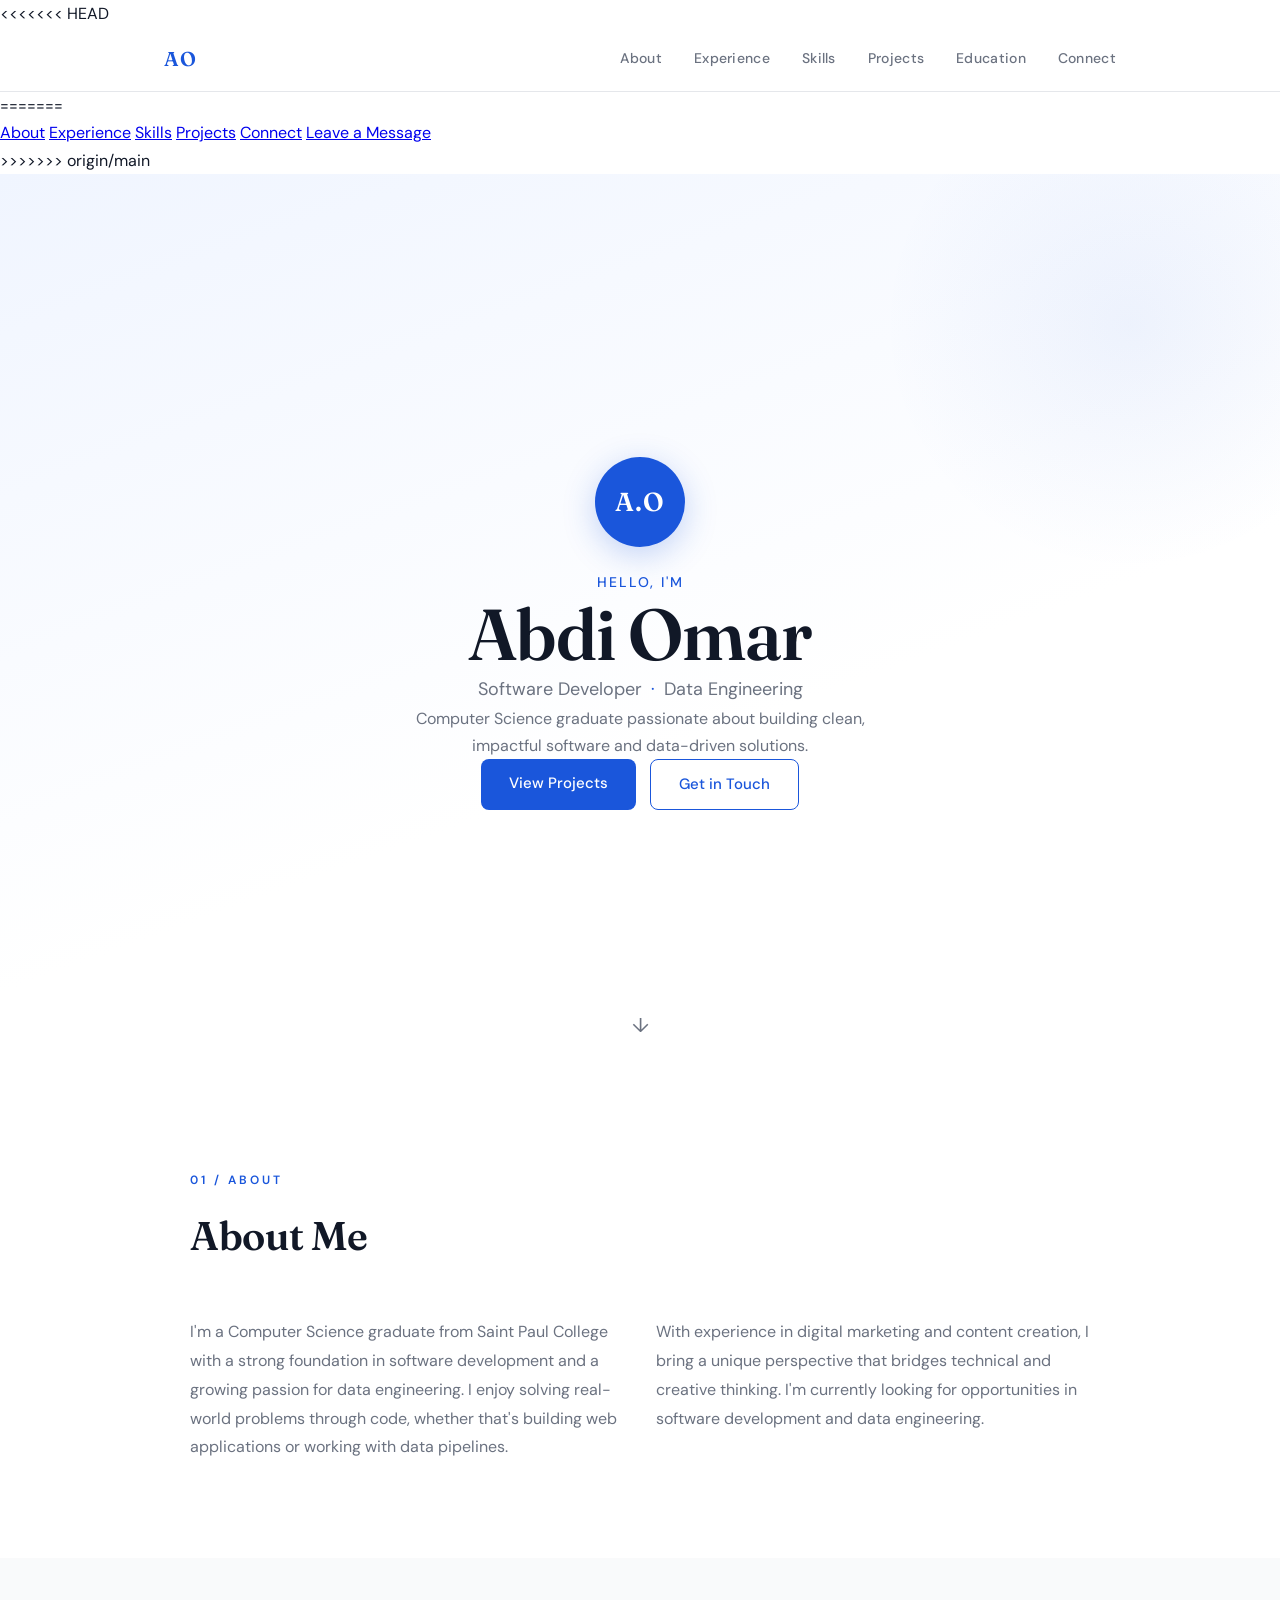
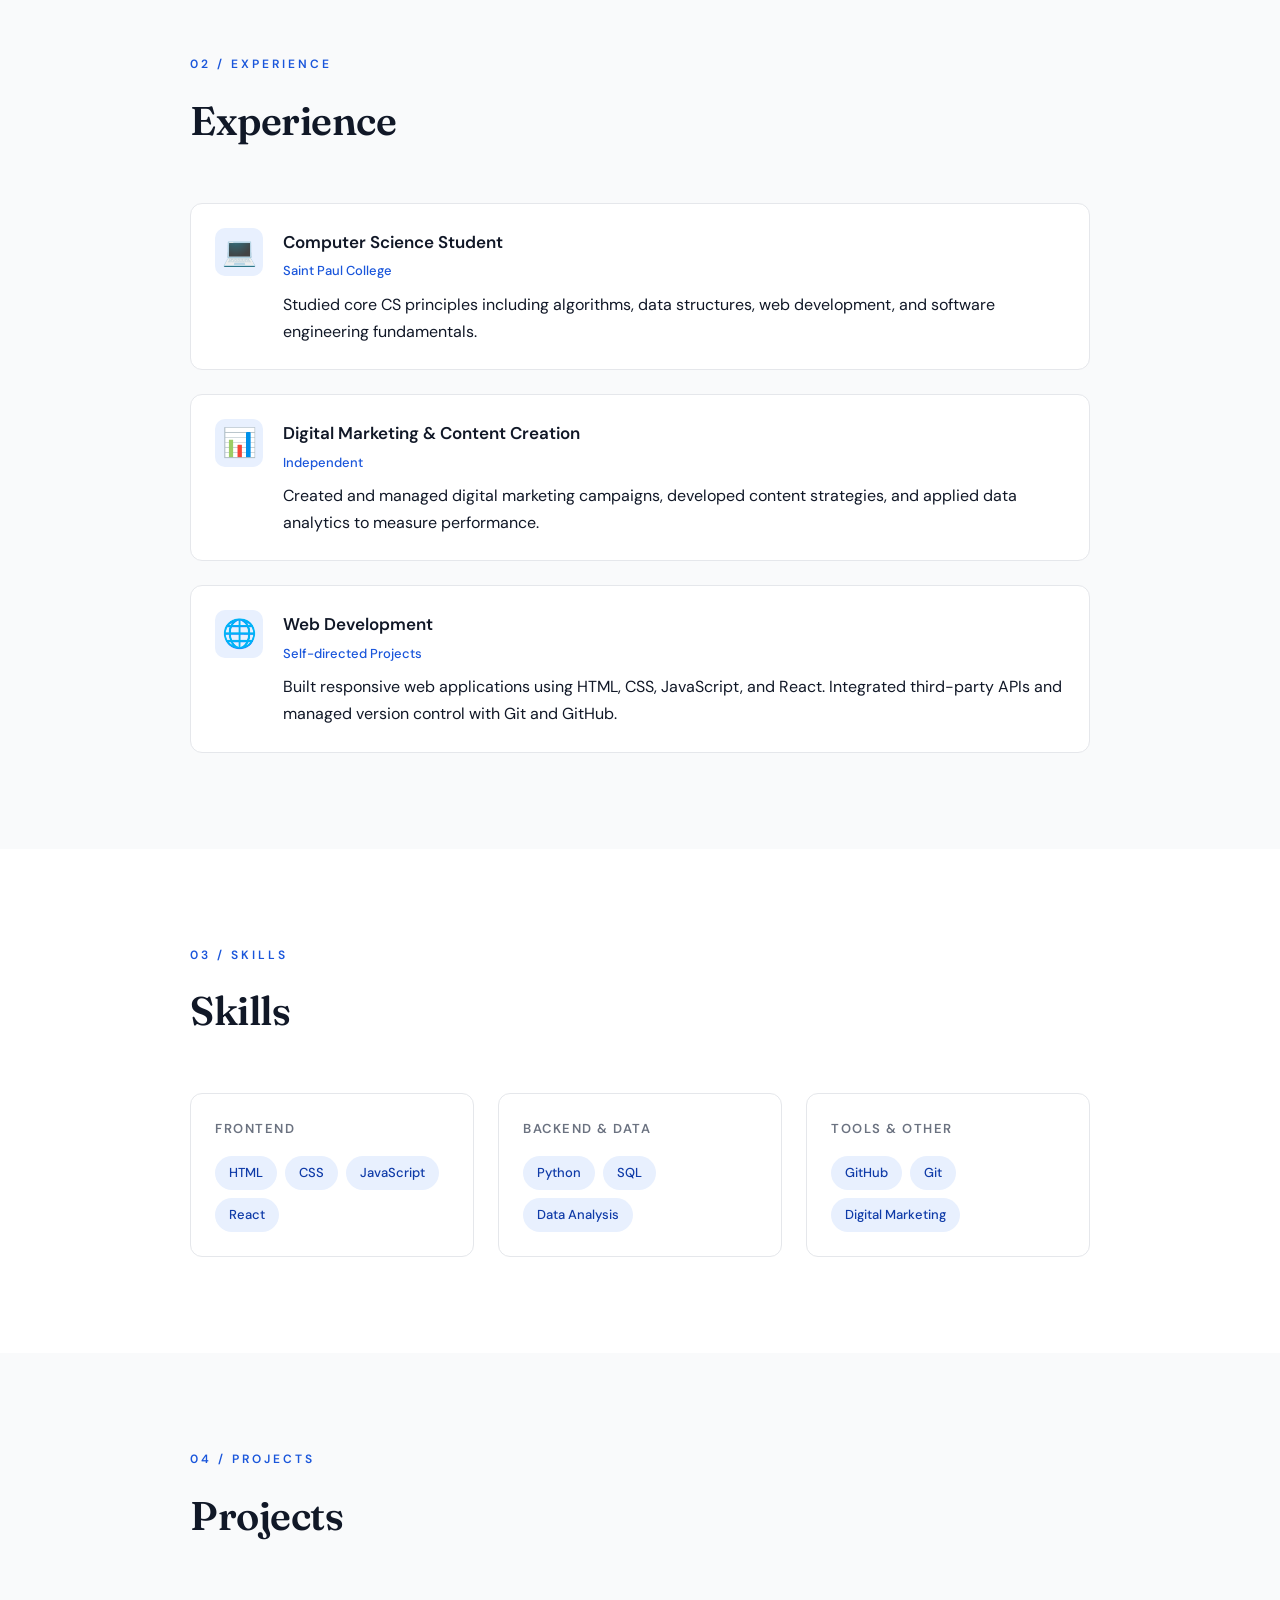
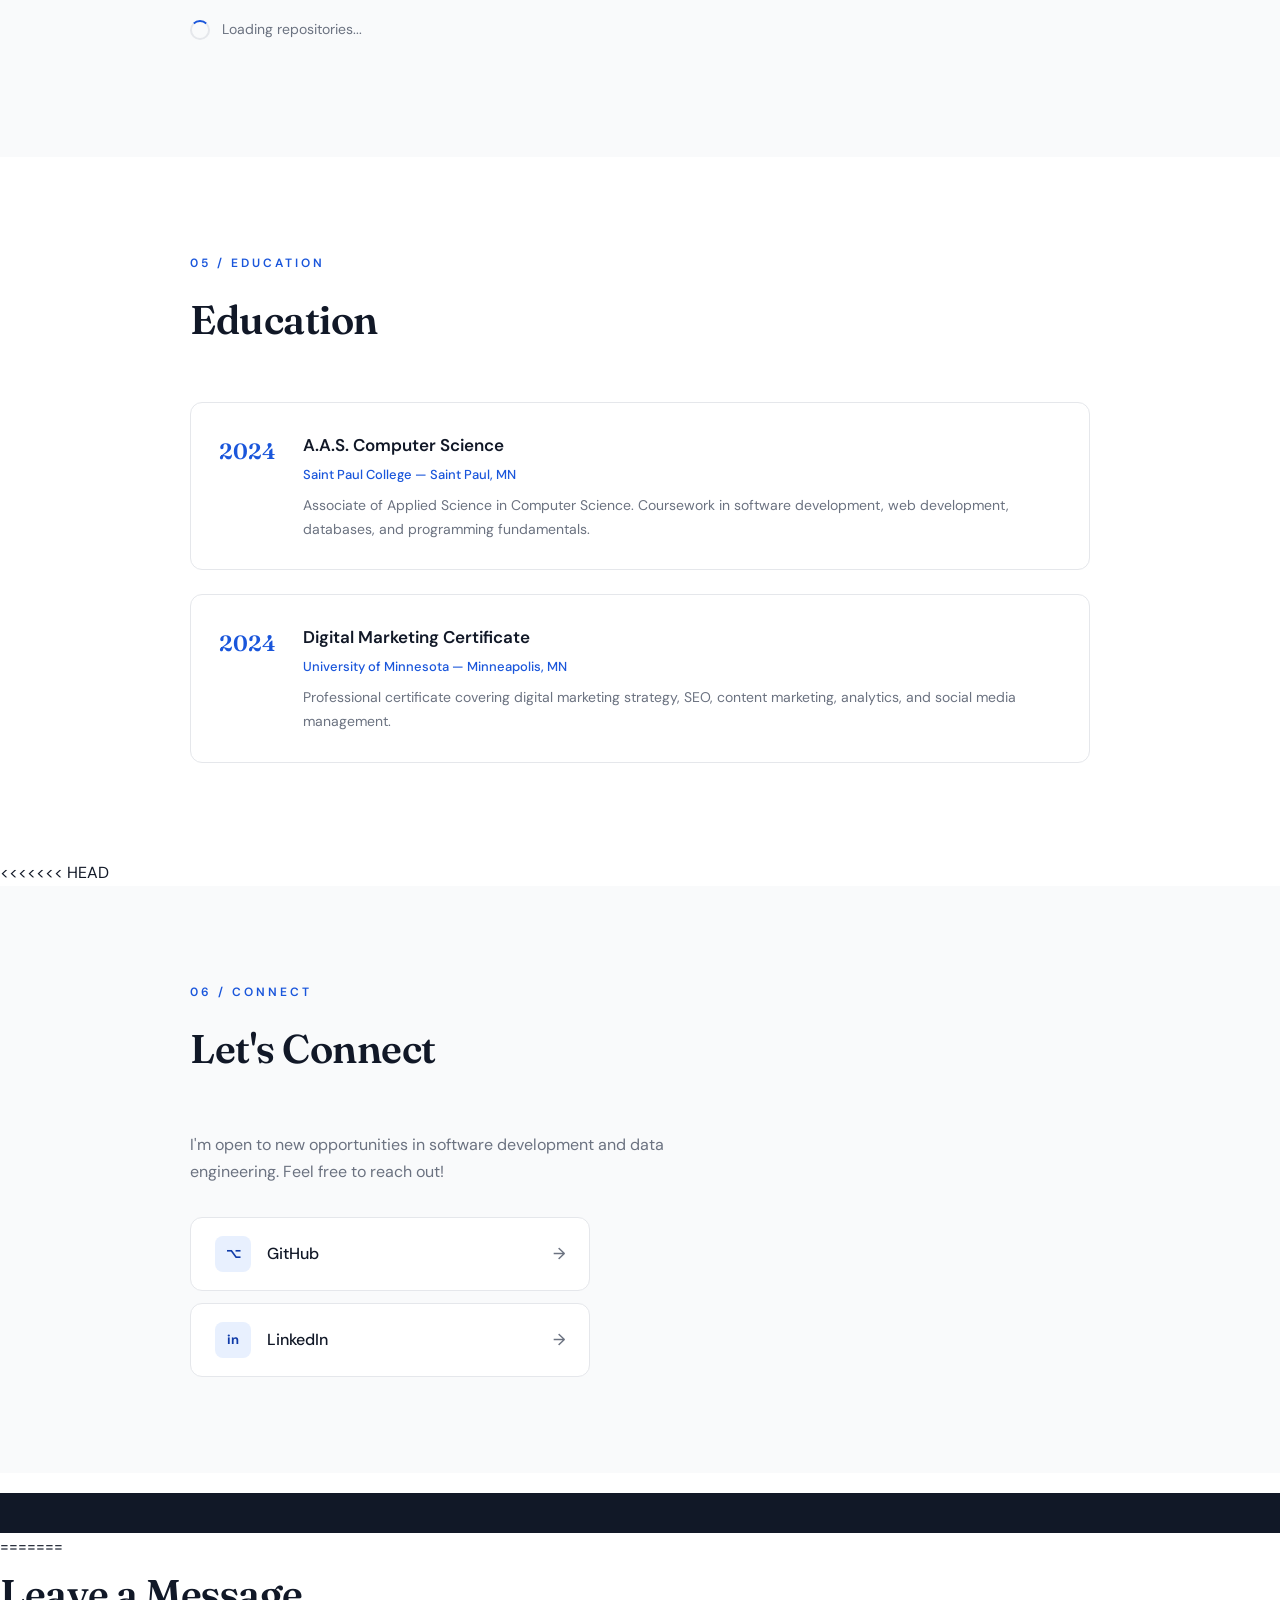
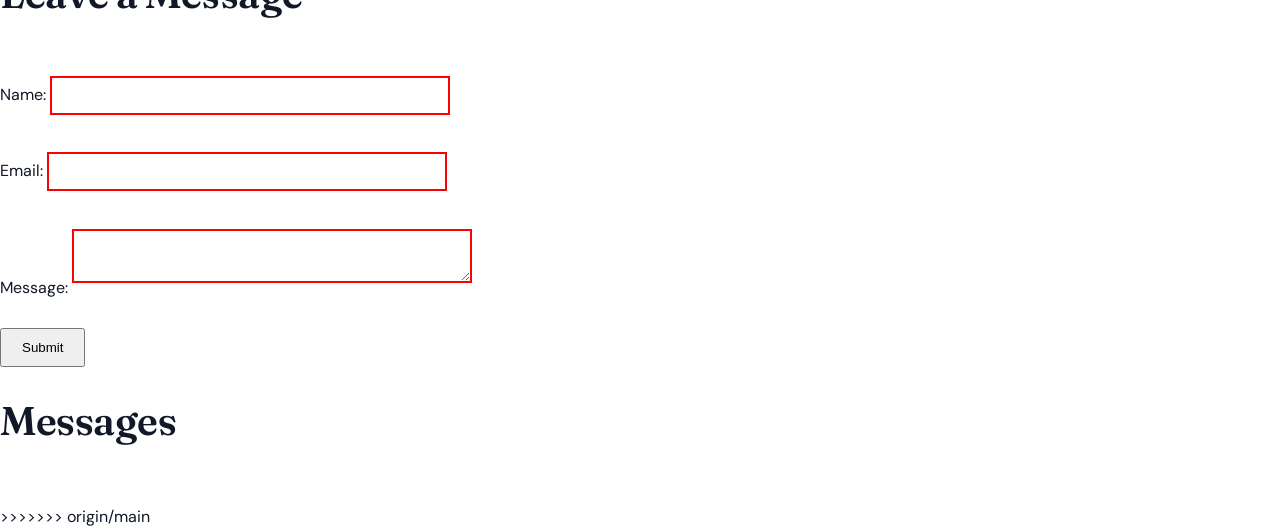
==== commit dd8a1bd0: "Resolve lesson 9 merge conflicts" ====
--- a/index.html
+++ b/index.html
@@ -10,6 +10,7 @@
 </head>
 <body>
 
+<<<<<<< HEAD
   <nav id="navbar">
     <div class="nav-inner">
       <span class="nav-logo">AO</span>
@@ -34,6 +35,16 @@
       <a href="#connect">Connect</a>
     </div>
   </nav>
+=======
+    <nav>
+        <a href="#About">About</a>
+        <a href="#Experience">Experience</a>
+        <a href="#Skills">Skills</a>
+        <a href="#Projects">Projects</a>
+        <a href="#Connect">Connect</a>
+        <a href="#leave-message">Leave a Message</a>
+    </nav>
+>>>>>>> origin/main
 
   <header class="hero">
     <div class="hero-inner">
@@ -168,6 +179,7 @@
         </div>
       </div>
     </section>
+<<<<<<< HEAD
 
     <section id="connect" class="section section-alt">
       <div class="section-inner">
@@ -198,5 +210,59 @@
   <footer id="footer"></footer>
 
   <script src="js/index.js"></script>
+=======
+     <!-- Leave a Message Section -->
+    <section id="leave-message">
+
+        <h2>Leave a Message</h2>
+
+        <form name="leave_message">
+
+            <label for="usersName">Name:</label>
+            <input
+                type="text"
+                name="usersName"
+                id="usersName"
+                required
+            >
+
+            <br><br>
+
+            <label for="usersEmail">Email:</label>
+            <input
+                type="email"
+                name="usersEmail"
+                id="usersEmail"
+                required
+            >
+
+            <br><br>
+
+            <label for="usersMessage">Message:</label>
+
+            <textarea
+                name="usersMessage"
+                id="usersMessage"
+                required
+            ></textarea>
+
+            <br><br>
+
+            <button type="submit">Submit</button>
+
+        </form>
+
+    </section>
+
+    <!-- Messages Section -->
+    <section id="messages">
+
+        <h2>Messages</h2>
+
+        <ul></ul>
+
+    </section>
+<script src="js/index.js"></script>
+>>>>>>> origin/main
 </body>
 </html>
--- a/css/index.css
+++ b/css/index.css
@@ -334,6 +334,7 @@
   margin-bottom: 8px;
 }
 
+<<<<<<< HEAD
 .exp-content p {
   font-size: 14px;
   color: var(--text-muted);
@@ -623,3 +624,71 @@
   #projects-list { grid-template-columns: 1fr; }
   .skills-grid { grid-template-columns: 1fr; }
 }
+=======
+#skills ul {
+    display: flex;
+    gap: 15px;
+    list-style: none;
+    padding: 0;
+}
+form {
+    margin: 20px 0;
+}
+
+input,
+textarea {
+    width: 100%;
+    max-width: 400px;
+    padding: 10px;
+    margin-bottom: 10px;
+}
+
+button {
+    padding: 10px 20px;
+    cursor: pointer;
+}
+
+#messages ul {
+    list-style-type: none;
+    padding: 0;
+}
+
+#messages li {
+    margin-bottom: 15px;
+}
+@media (max-width: 600px) {
+    input,
+    textarea,
+    button {
+        font-size: 1.1rem;
+        padding: 14px;
+    }
+}
+button:hover {
+    background-color: lightgray;
+}
+
+button:focus,
+input:focus,
+textarea:focus {
+    outline: 2px solid blue;
+}
+
+a:hover {
+    color: blue;
+}
+input:invalid,
+textarea:invalid {
+    border: 2px solid red;
+}
+
+input:valid,
+textarea:valid {
+    border: 2px solid green;
+}
+footer {
+    text-align: center;
+    margin-top: 20px;
+    padding: 20px;
+}
+>>>>>>> origin/main
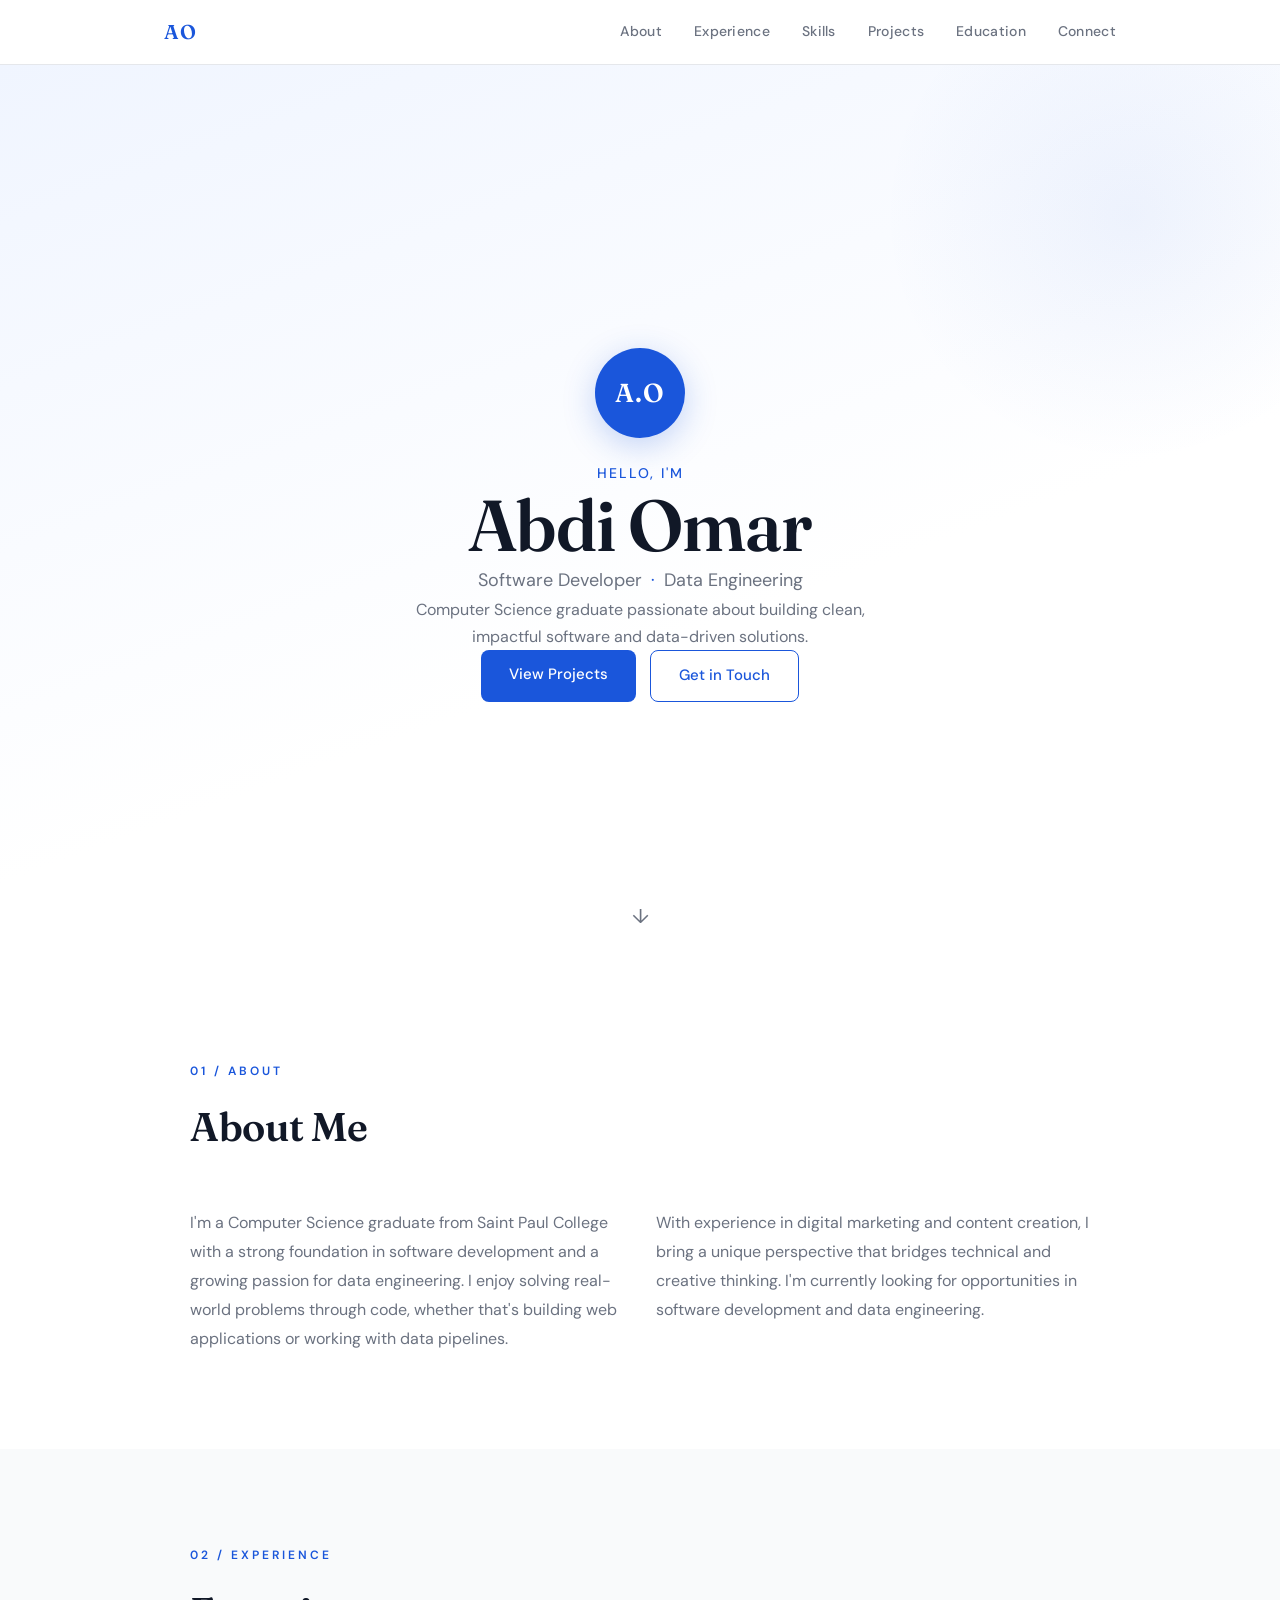
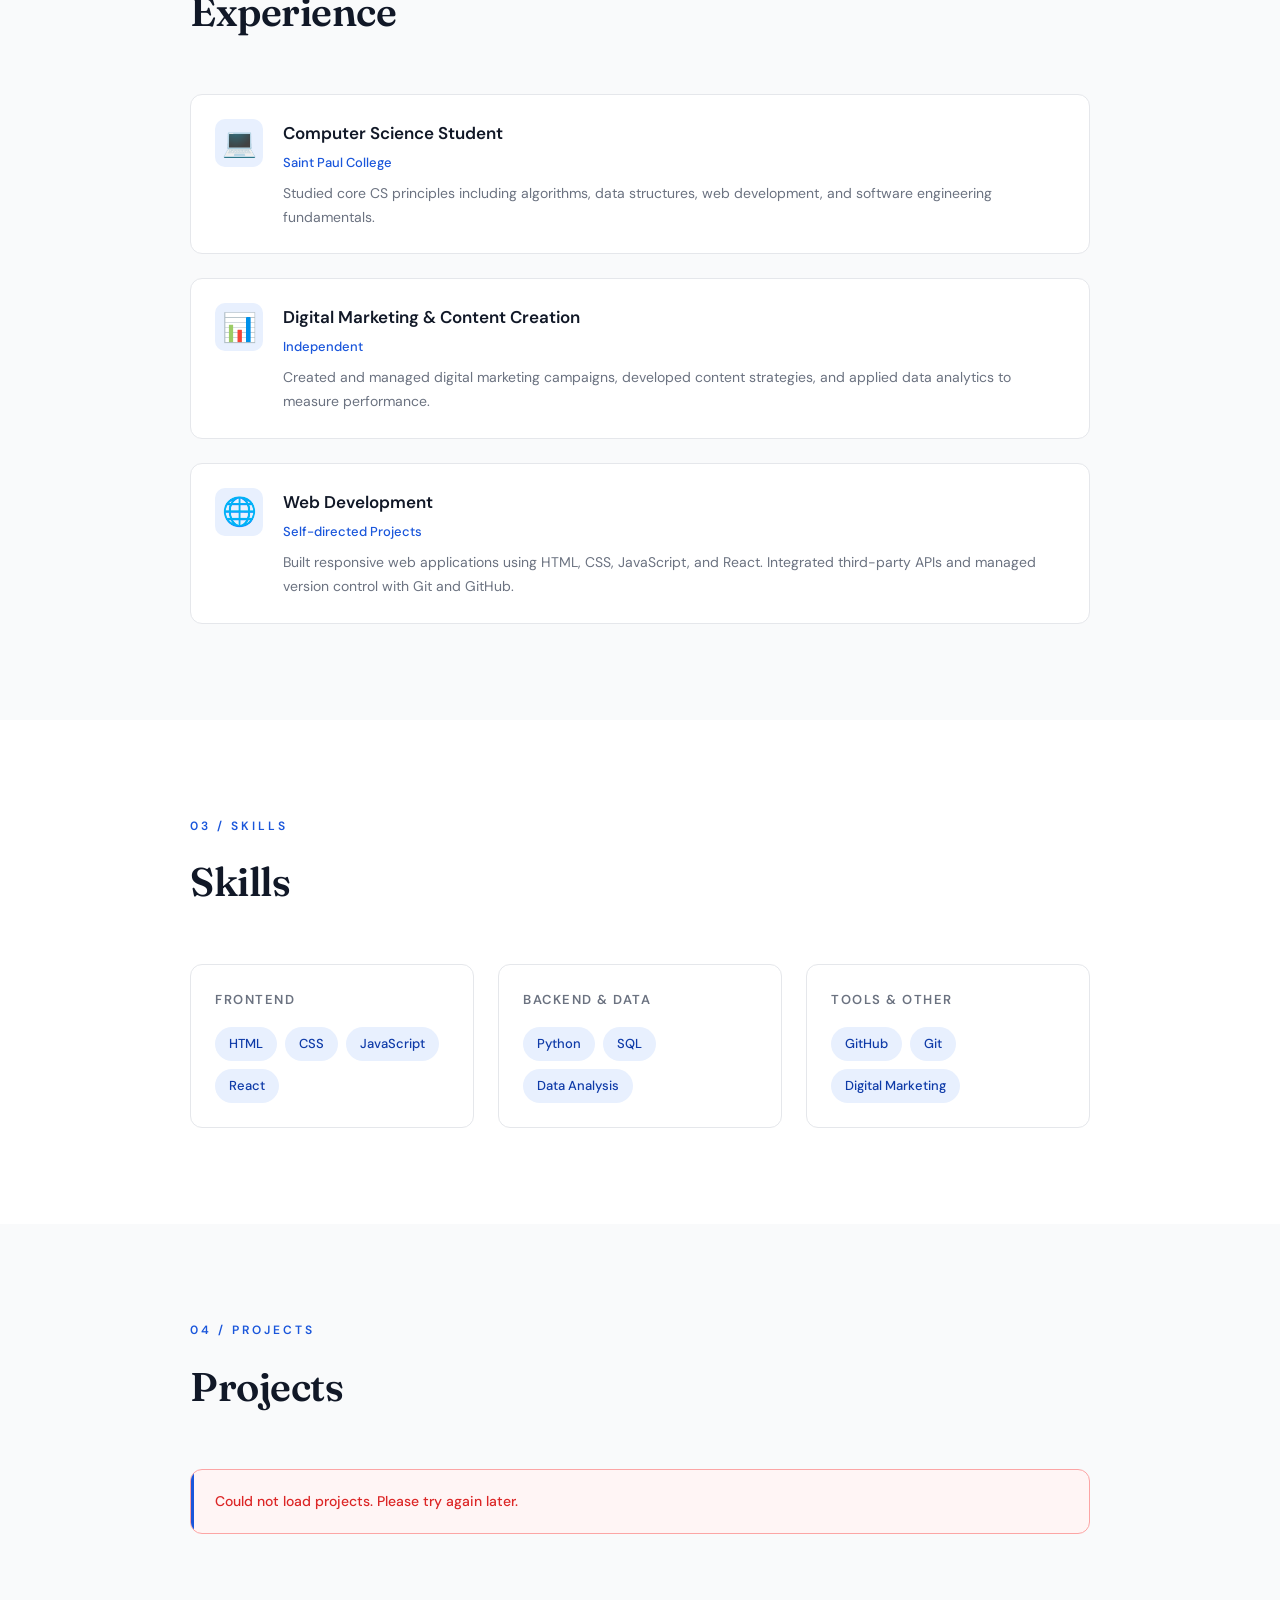
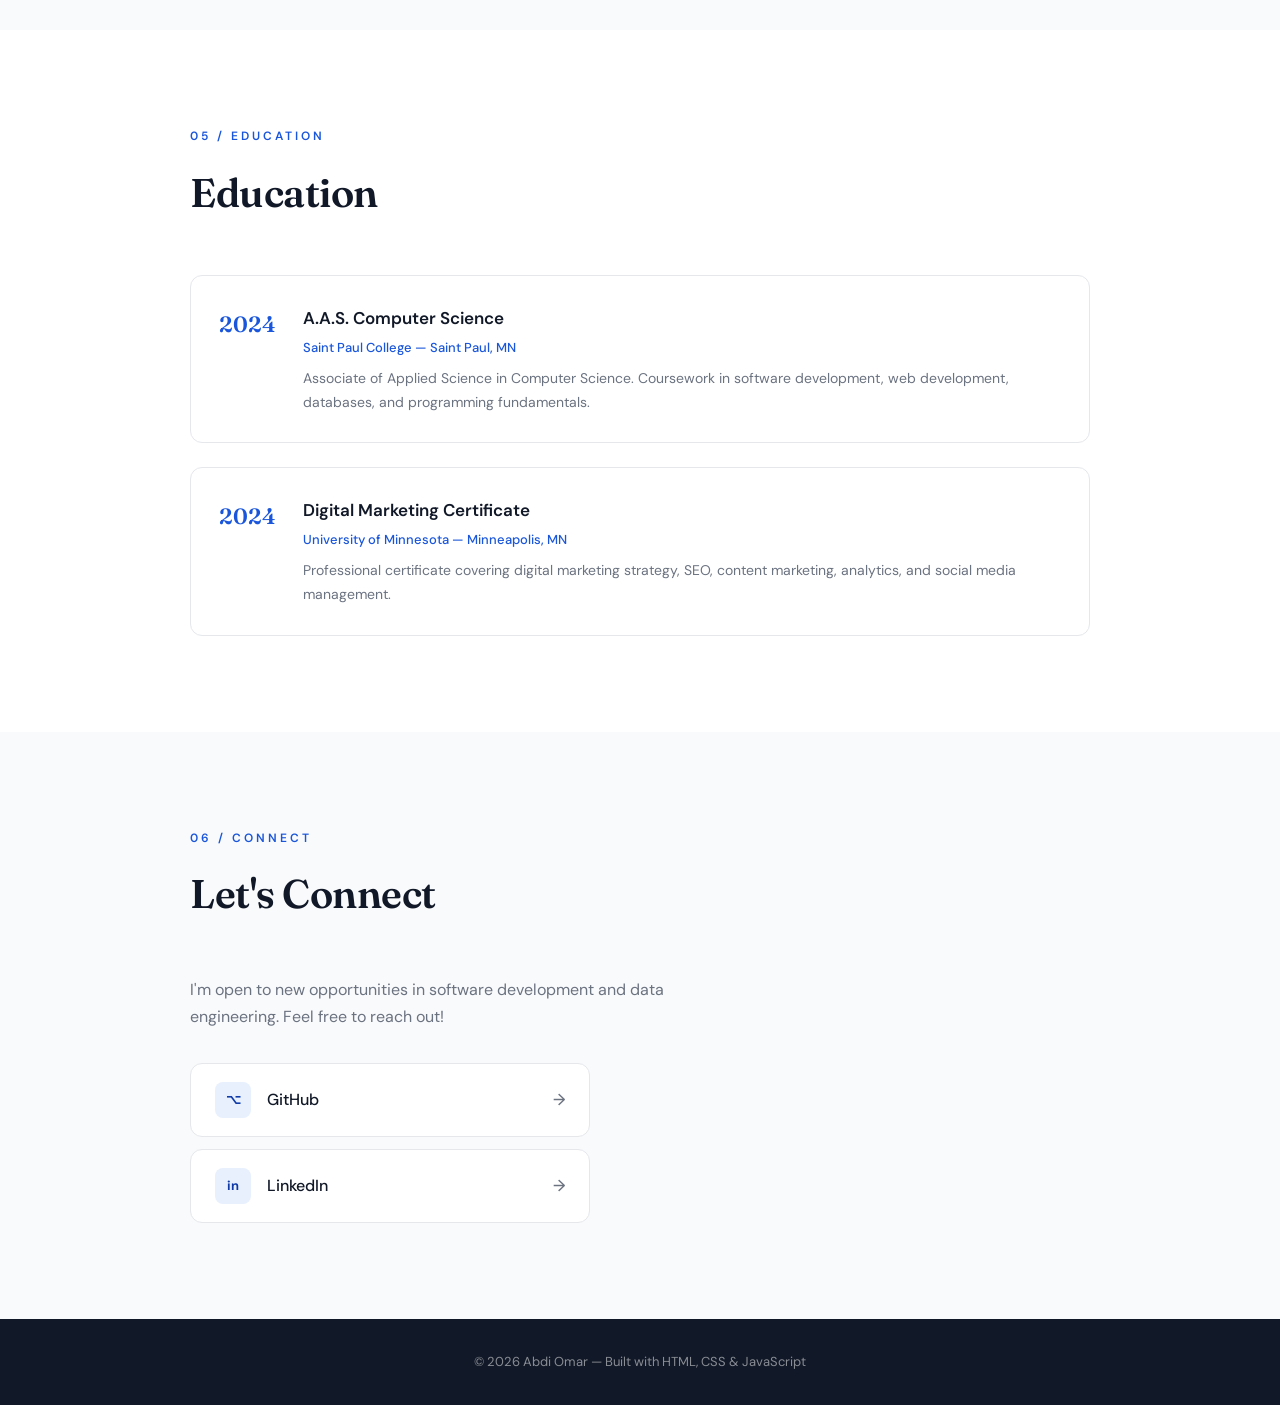
==== commit 578a7a25: "Resolved errors" ====
--- a/index.html
+++ b/index.html
@@ -10,7 +10,6 @@
 </head>
 <body>
 
-<<<<<<< HEAD
   <nav id="navbar">
     <div class="nav-inner">
       <span class="nav-logo">AO</span>
@@ -35,16 +34,6 @@
       <a href="#connect">Connect</a>
     </div>
   </nav>
-=======
-    <nav>
-        <a href="#About">About</a>
-        <a href="#Experience">Experience</a>
-        <a href="#Skills">Skills</a>
-        <a href="#Projects">Projects</a>
-        <a href="#Connect">Connect</a>
-        <a href="#leave-message">Leave a Message</a>
-    </nav>
->>>>>>> origin/main
 
   <header class="hero">
     <div class="hero-inner">
@@ -179,7 +168,6 @@
         </div>
       </div>
     </section>
-<<<<<<< HEAD
 
     <section id="connect" class="section section-alt">
       <div class="section-inner">
@@ -210,59 +198,5 @@
   <footer id="footer"></footer>
 
   <script src="js/index.js"></script>
-=======
-     <!-- Leave a Message Section -->
-    <section id="leave-message">
-
-        <h2>Leave a Message</h2>
-
-        <form name="leave_message">
-
-            <label for="usersName">Name:</label>
-            <input
-                type="text"
-                name="usersName"
-                id="usersName"
-                required
-            >
-
-            <br><br>
-
-            <label for="usersEmail">Email:</label>
-            <input
-                type="email"
-                name="usersEmail"
-                id="usersEmail"
-                required
-            >
-
-            <br><br>
-
-            <label for="usersMessage">Message:</label>
-
-            <textarea
-                name="usersMessage"
-                id="usersMessage"
-                required
-            ></textarea>
-
-            <br><br>
-
-            <button type="submit">Submit</button>
-
-        </form>
-
-    </section>
-
-    <!-- Messages Section -->
-    <section id="messages">
-
-        <h2>Messages</h2>
-
-        <ul></ul>
-
-    </section>
-<script src="js/index.js"></script>
->>>>>>> origin/main
 </body>
 </html>
--- a/css/index.css
+++ b/css/index.css
@@ -334,7 +334,6 @@
   margin-bottom: 8px;
 }
 
-<<<<<<< HEAD
 .exp-content p {
   font-size: 14px;
   color: var(--text-muted);
@@ -624,71 +623,3 @@
   #projects-list { grid-template-columns: 1fr; }
   .skills-grid { grid-template-columns: 1fr; }
 }
-=======
-#skills ul {
-    display: flex;
-    gap: 15px;
-    list-style: none;
-    padding: 0;
-}
-form {
-    margin: 20px 0;
-}
-
-input,
-textarea {
-    width: 100%;
-    max-width: 400px;
-    padding: 10px;
-    margin-bottom: 10px;
-}
-
-button {
-    padding: 10px 20px;
-    cursor: pointer;
-}
-
-#messages ul {
-    list-style-type: none;
-    padding: 0;
-}
-
-#messages li {
-    margin-bottom: 15px;
-}
-@media (max-width: 600px) {
-    input,
-    textarea,
-    button {
-        font-size: 1.1rem;
-        padding: 14px;
-    }
-}
-button:hover {
-    background-color: lightgray;
-}
-
-button:focus,
-input:focus,
-textarea:focus {
-    outline: 2px solid blue;
-}
-
-a:hover {
-    color: blue;
-}
-input:invalid,
-textarea:invalid {
-    border: 2px solid red;
-}
-
-input:valid,
-textarea:valid {
-    border: 2px solid green;
-}
-footer {
-    text-align: center;
-    margin-top: 20px;
-    padding: 20px;
-}
->>>>>>> origin/main
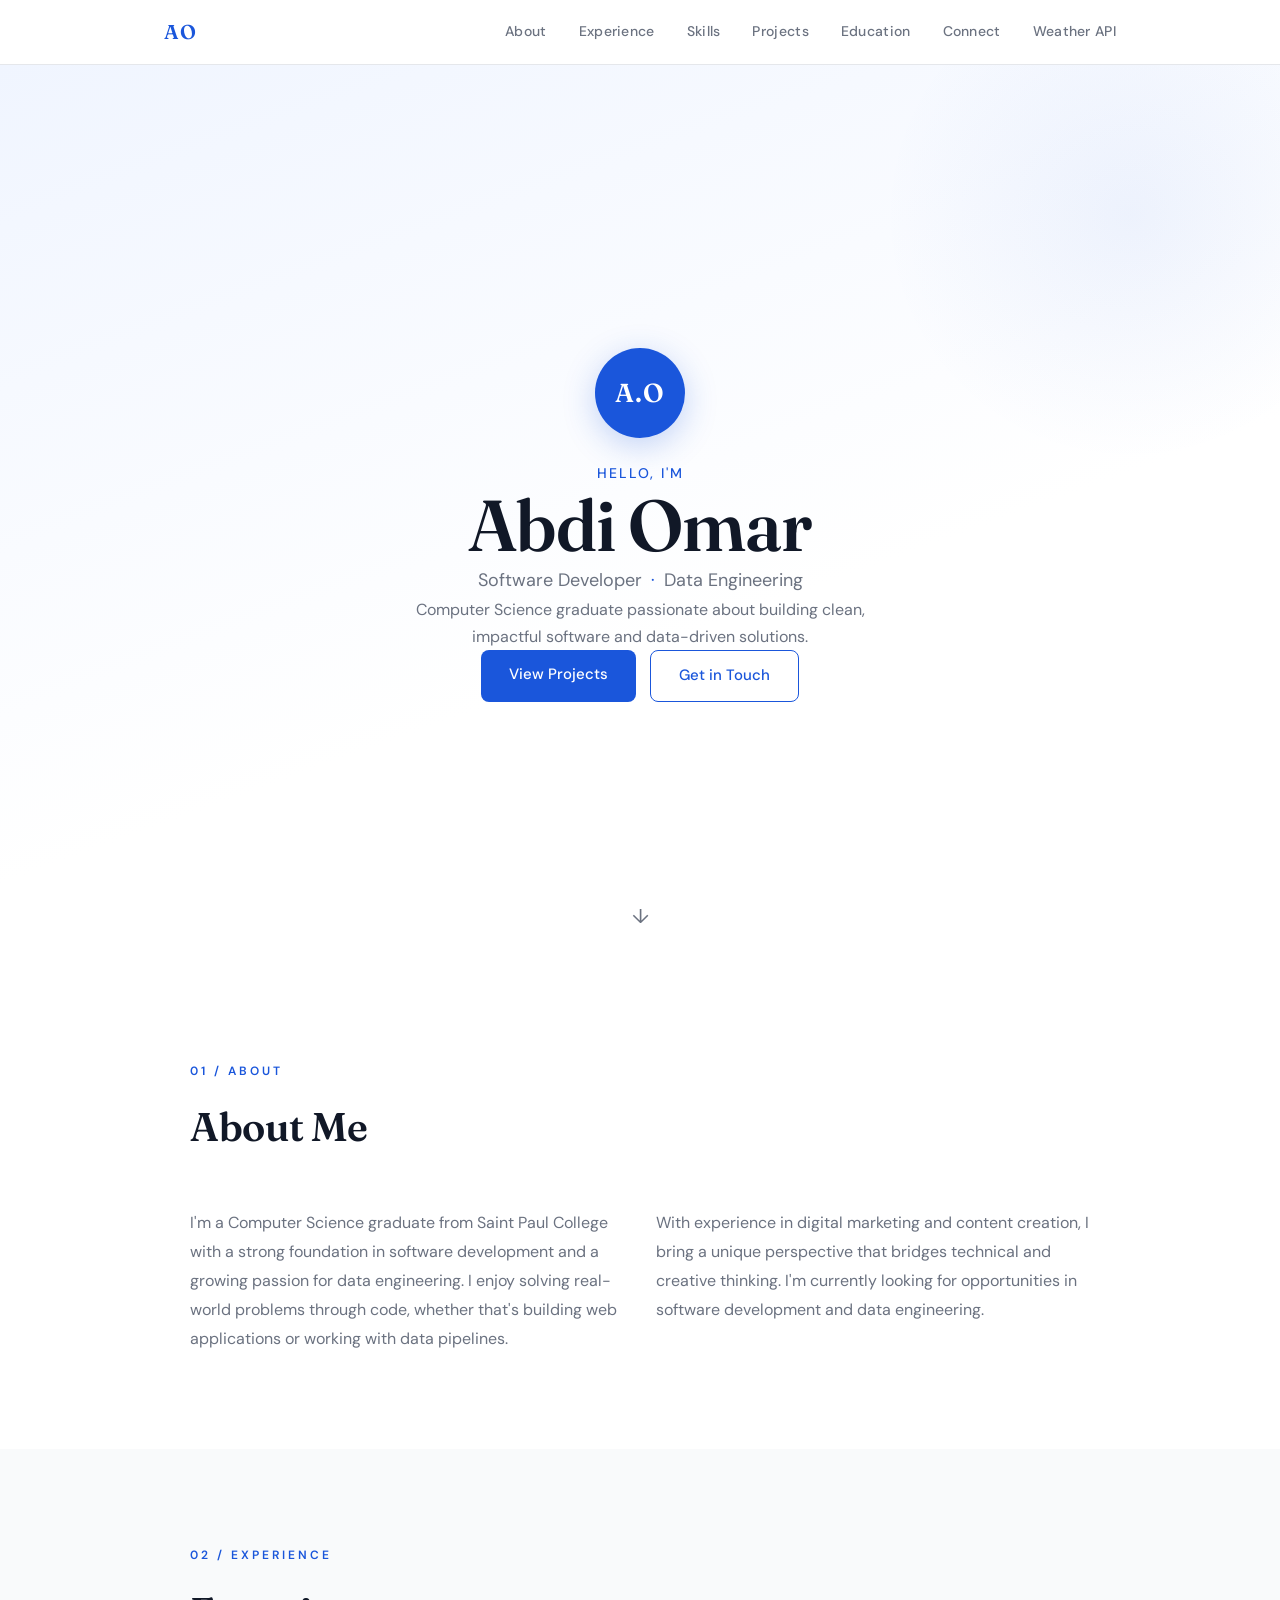
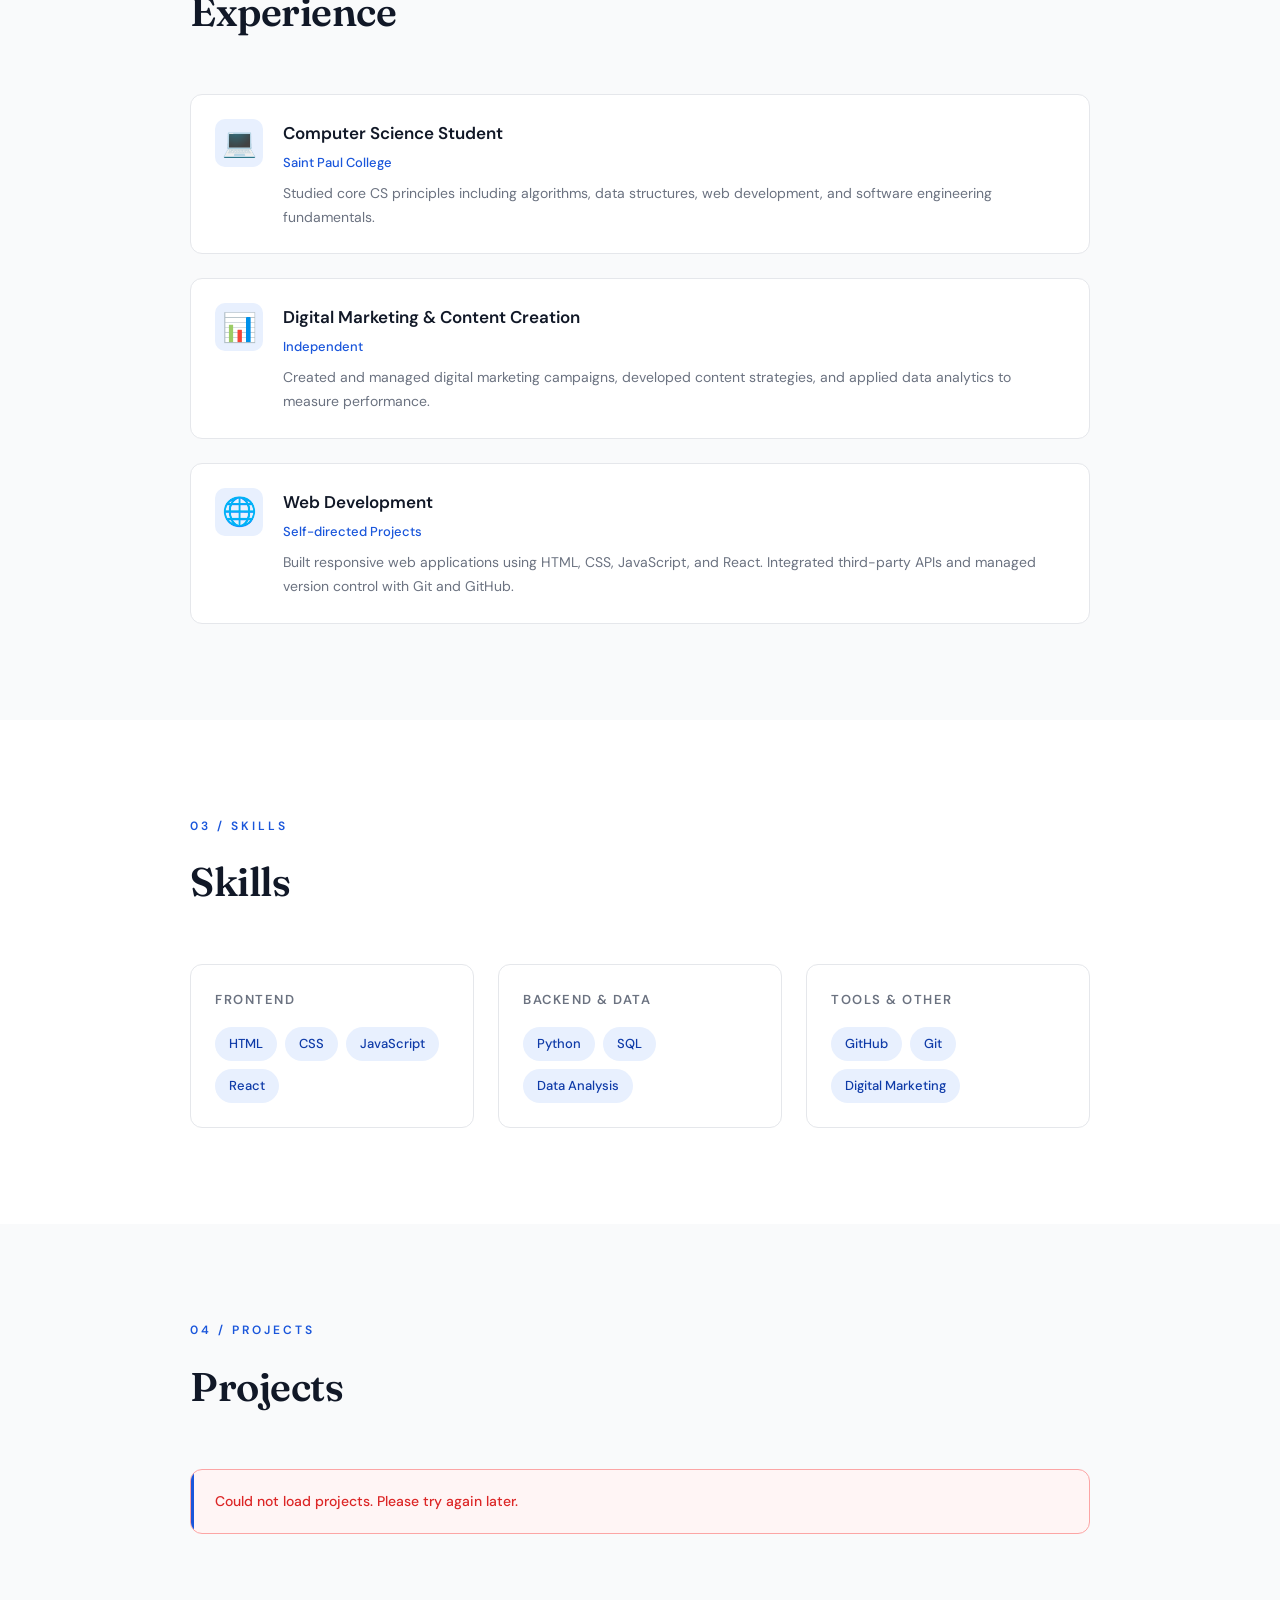
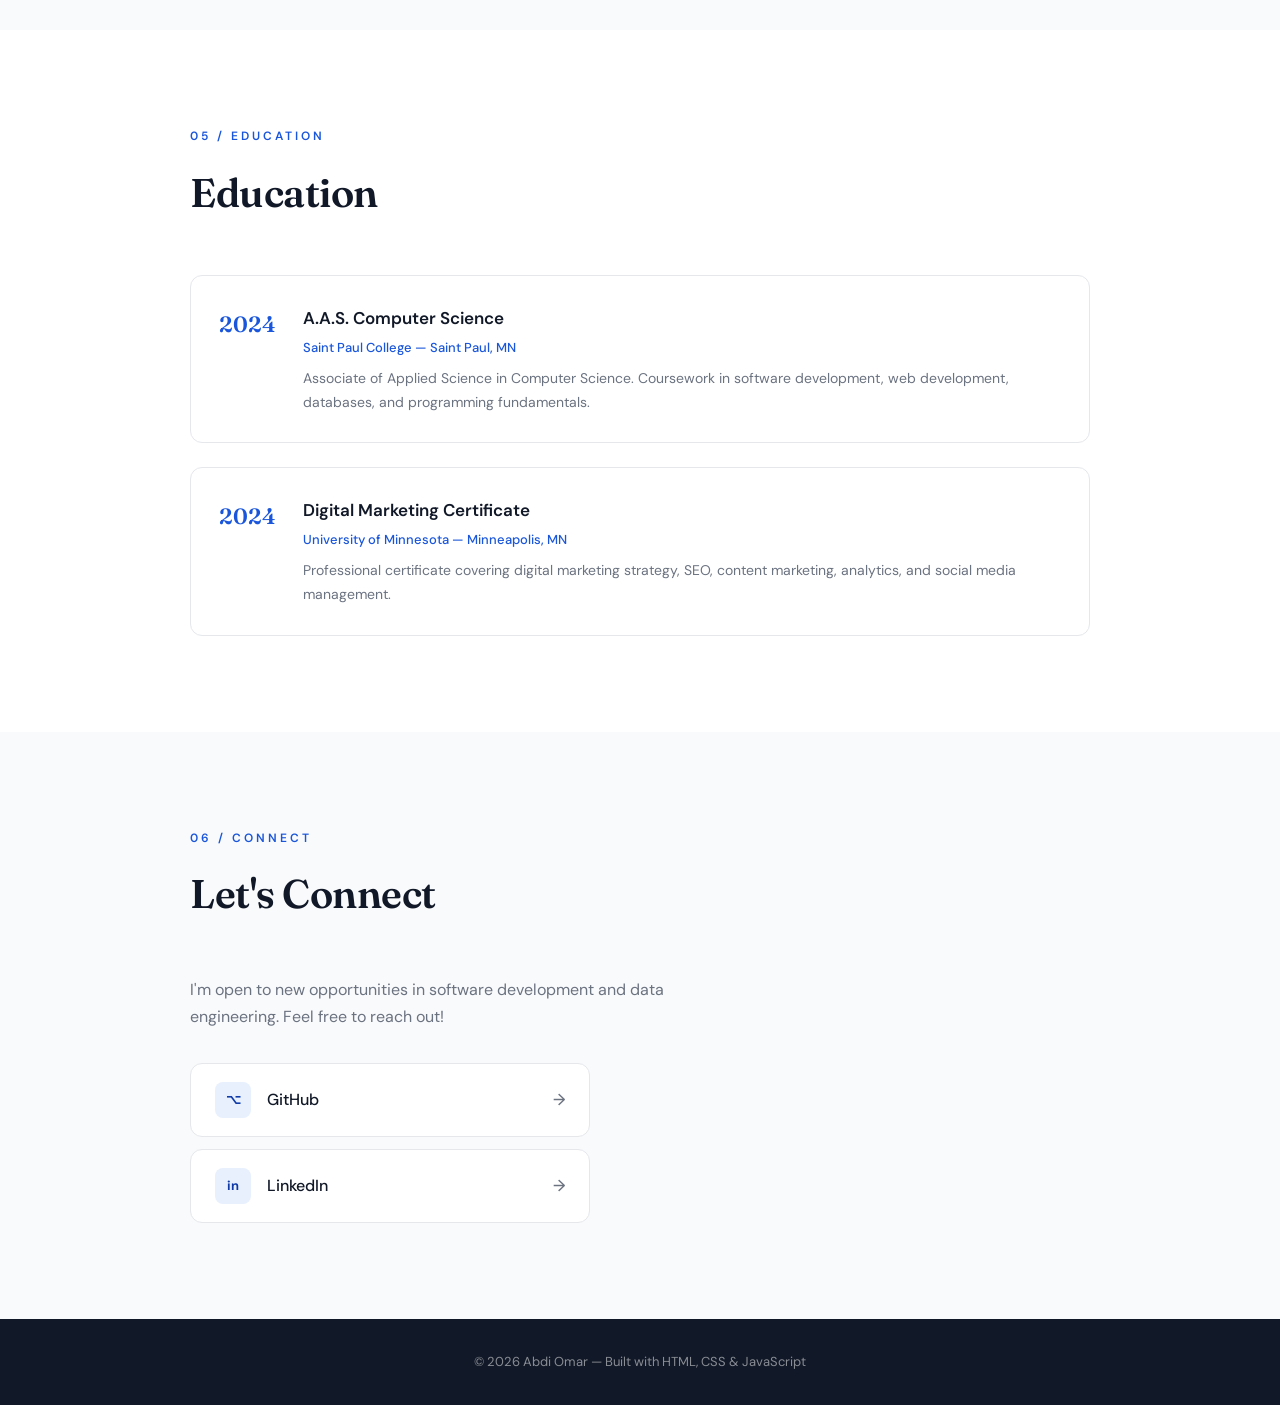
==== commit e9e73d91: "Complete Lesson 10 Open API project" ====
--- a/index.html
+++ b/index.html
@@ -20,6 +20,7 @@
         <a href="#projects">Projects</a>
         <a href="#education">Education</a>
         <a href="#connect">Connect</a>
+        <a href="openapi.html">Weather API</a>
       </div>
       <button class="hamburger" id="hamburger" aria-label="Toggle menu">
         <span></span><span></span><span></span>
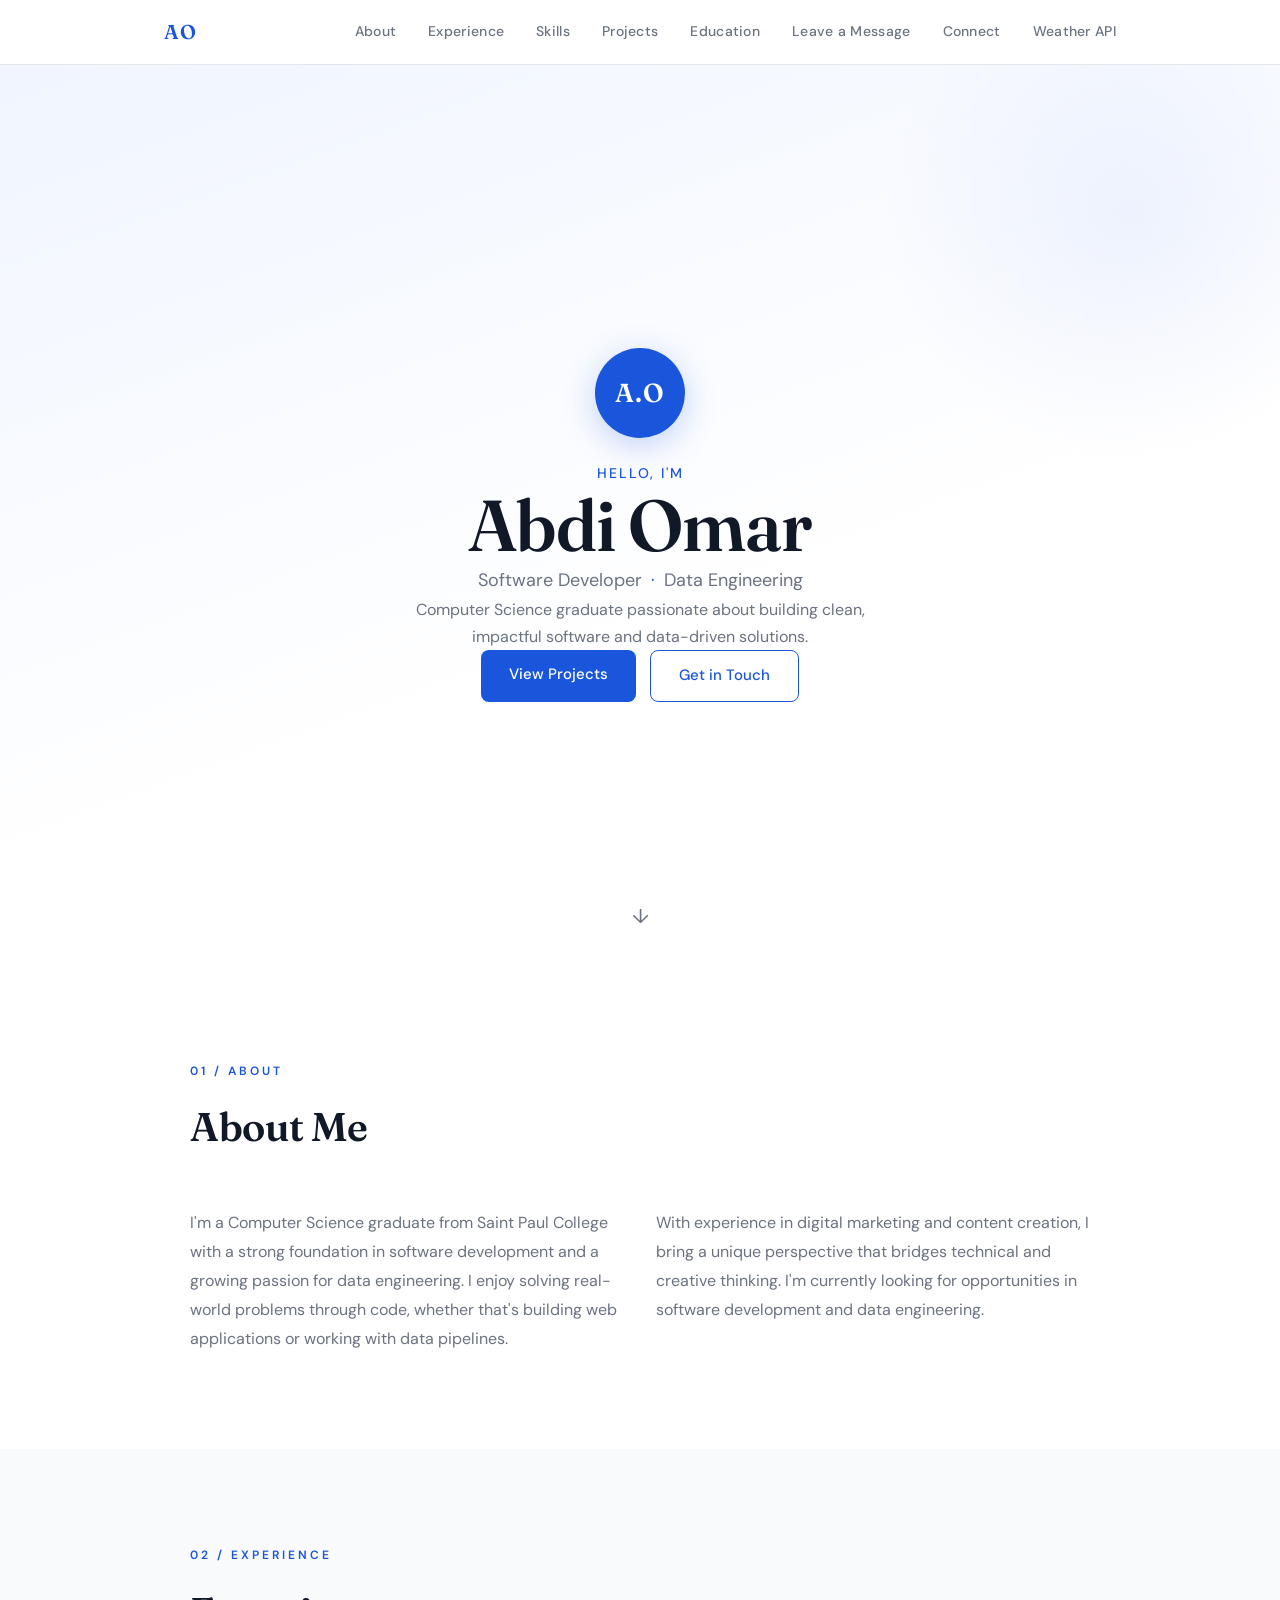
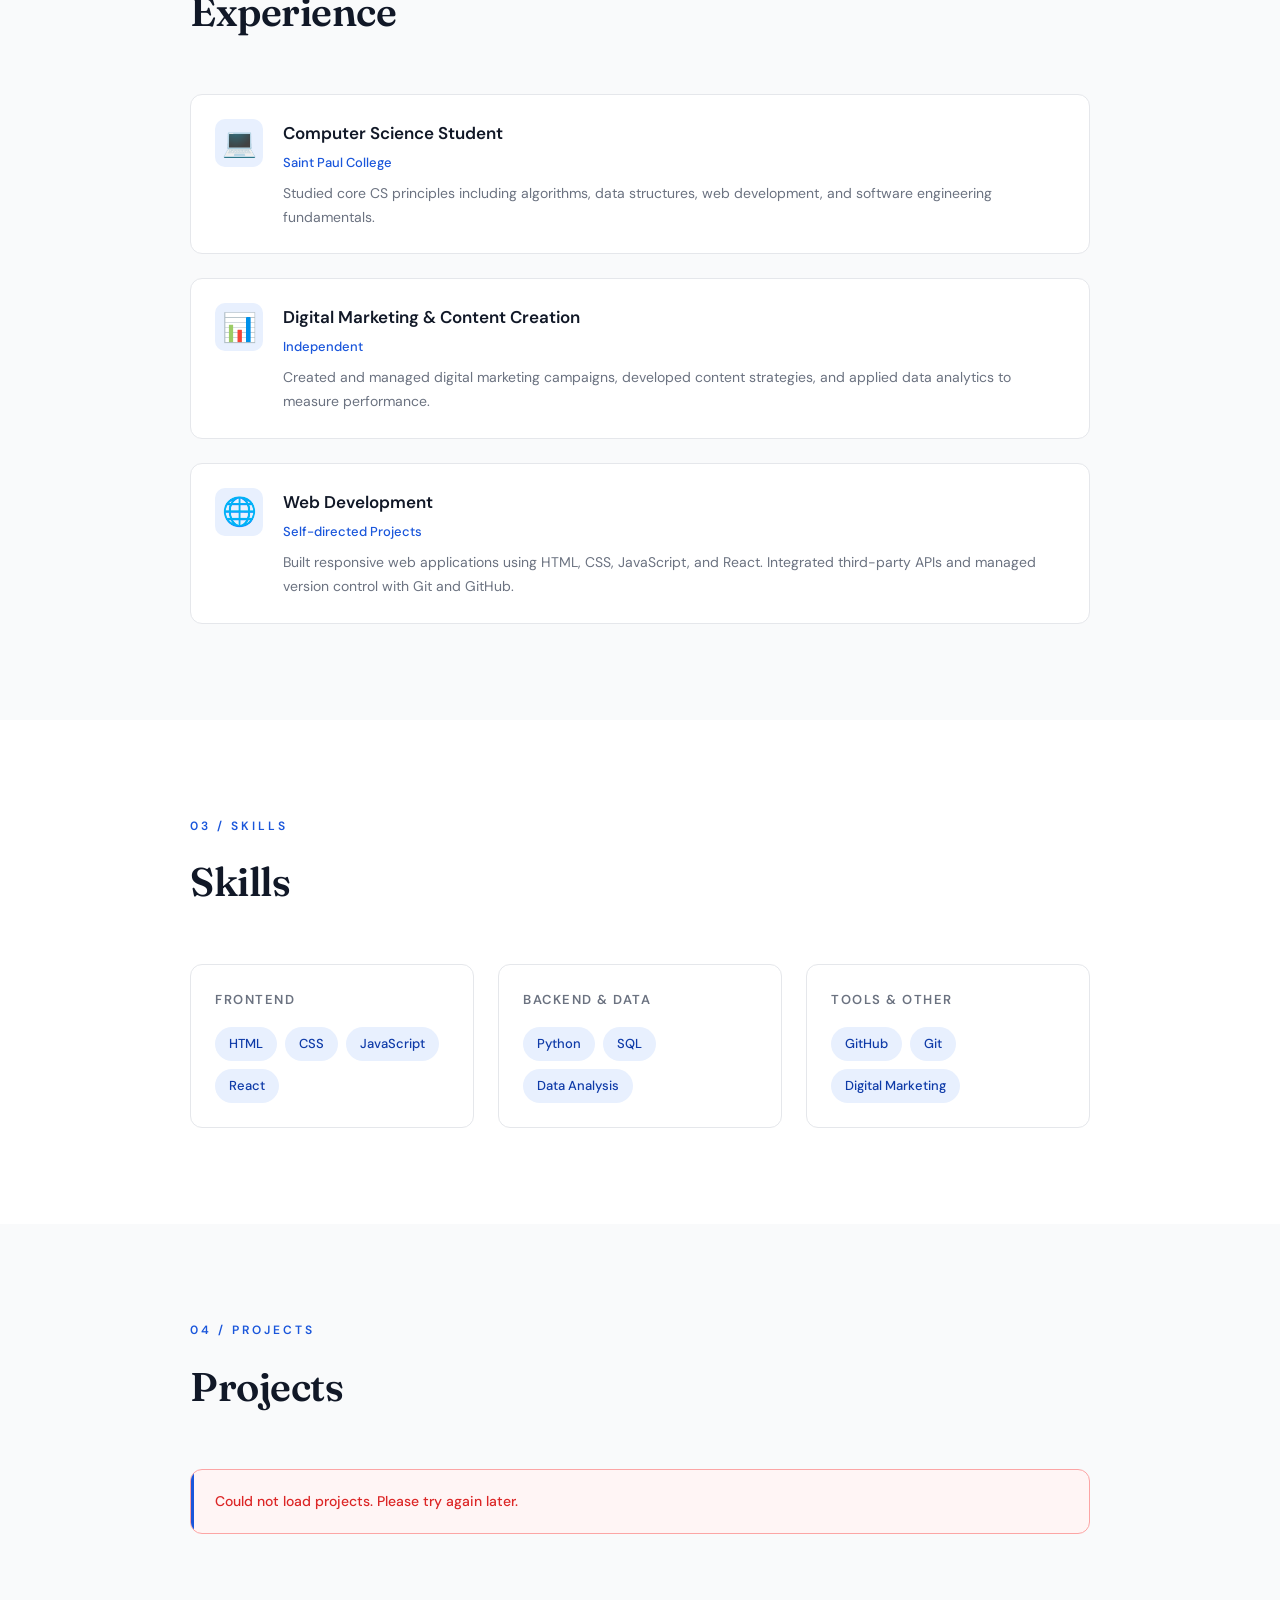
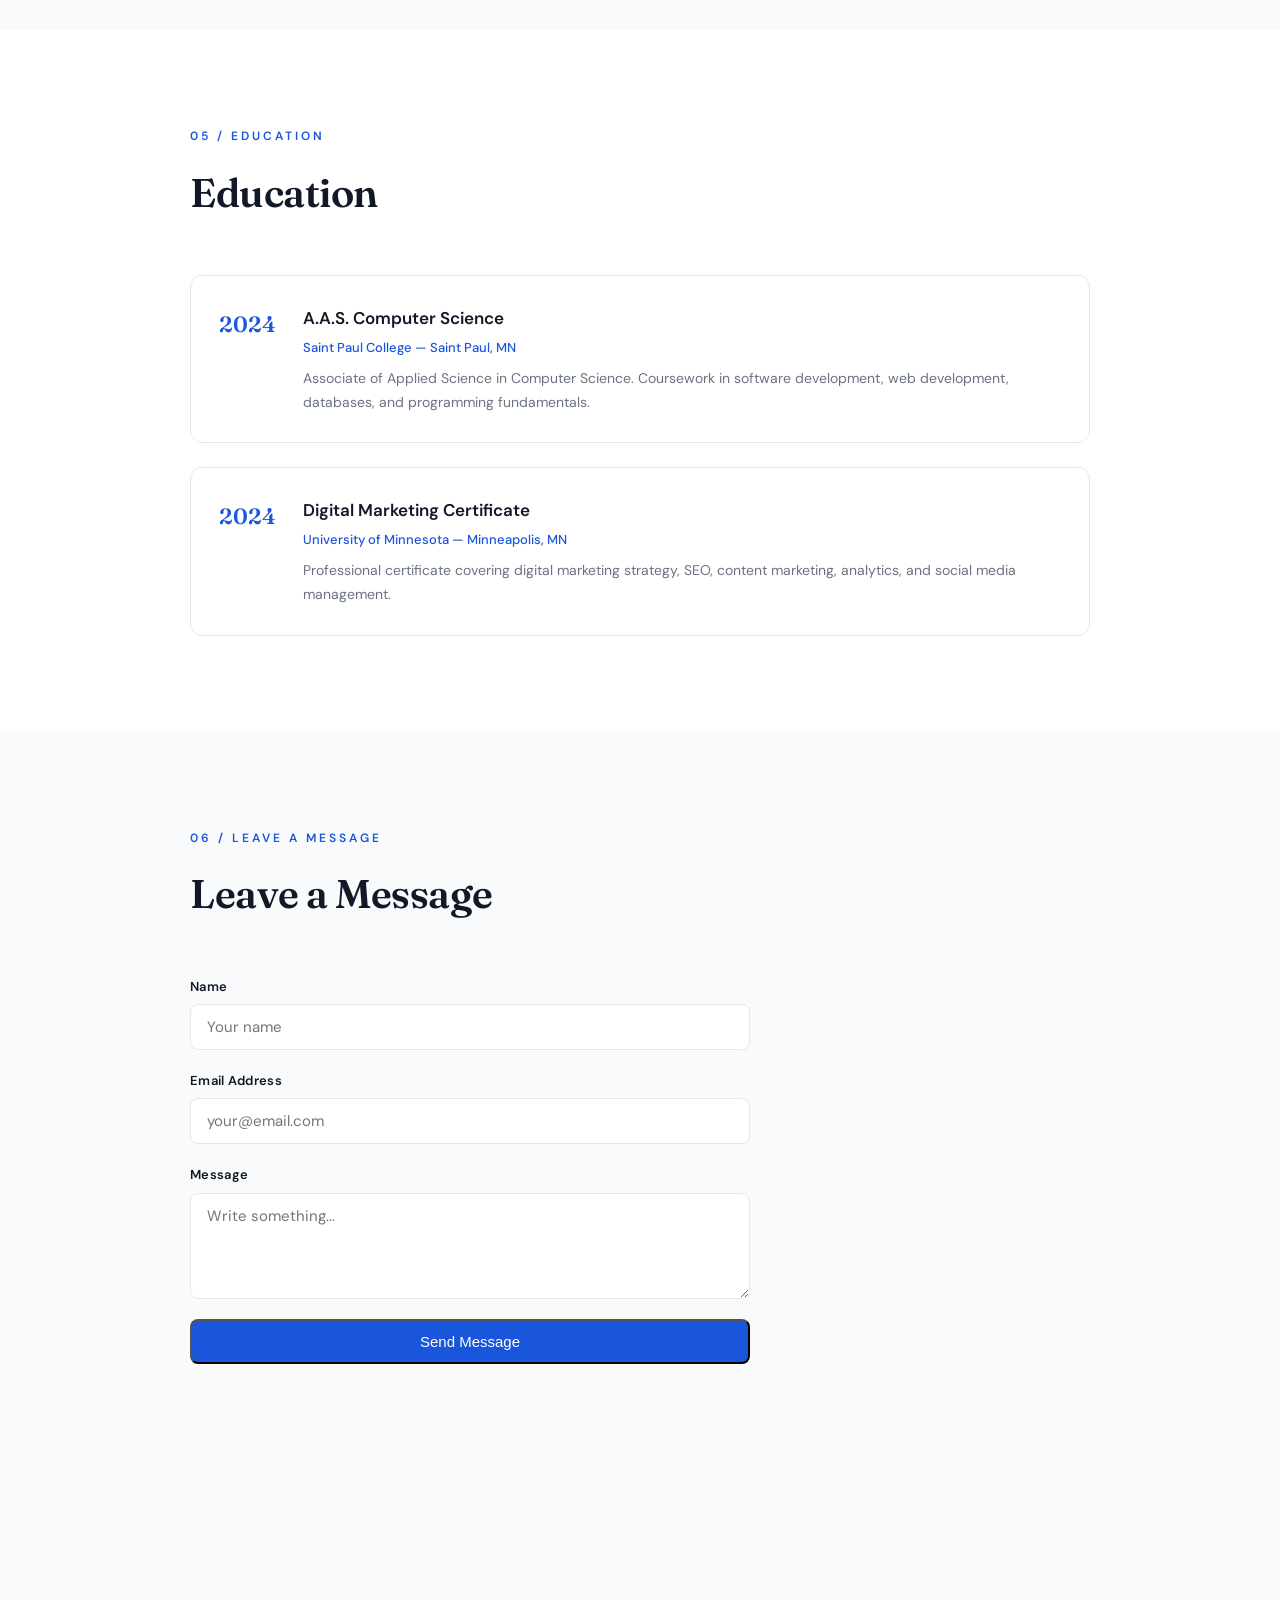
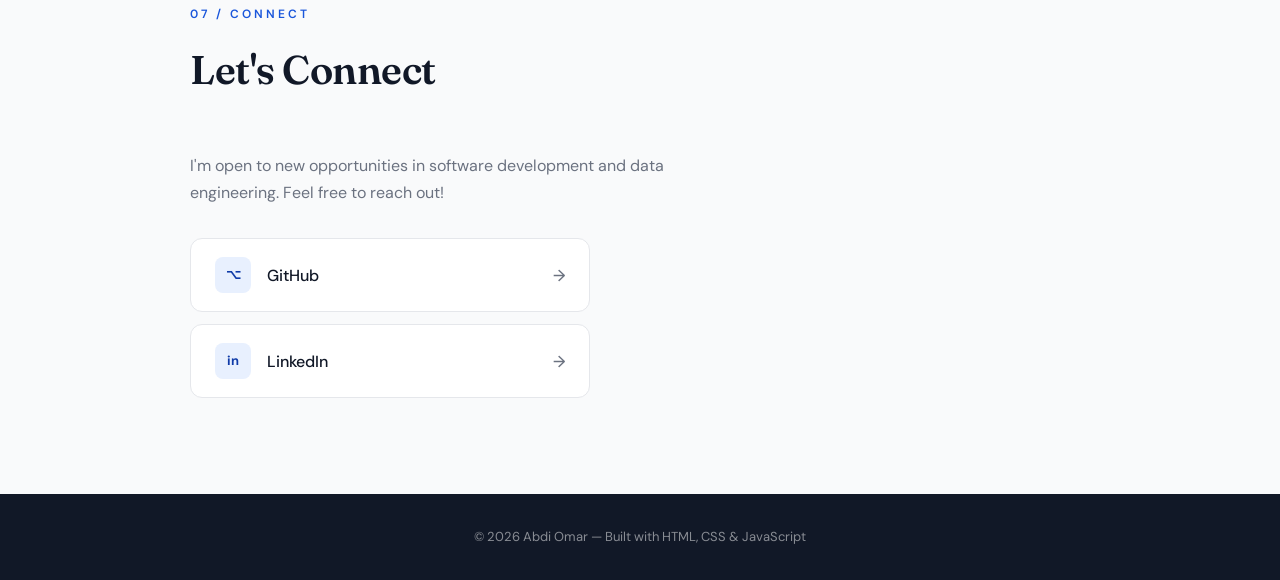
==== commit 95a88cb8: "Completed Final project" ====
--- a/index.html
+++ b/index.html
@@ -19,6 +19,7 @@
         <a href="#skills">Skills</a>
         <a href="#projects">Projects</a>
         <a href="#education">Education</a>
+        <a href="#leave-a-message">Leave a Message</a>
         <a href="#connect">Connect</a>
         <a href="openapi.html">Weather API</a>
       </div>
@@ -32,6 +33,7 @@
       <a href="#skills">Skills</a>
       <a href="#projects">Projects</a>
       <a href="#education">Education</a>
+      <a href="#leave-a-message">Leave a Message</a>
       <a href="#connect">Connect</a>
     </div>
   </nav>
@@ -169,10 +171,36 @@
         </div>
       </div>
     </section>
+    <section id="leave-a-message" class="section section-alt">
+  <div class="section-inner">
+    <div class="section-label">06 / Leave a Message</div>
+    <h2>Leave a Message</h2>
+    <form id="message-form" novalidate>
+      <div class="form-group">
+        <label for="msg-name">Name</label>
+        <input type="text" id="msg-name" placeholder="Your name" required>
+      </div>
+      <div class="form-group">
+        <label for="msg-email">Email Address</label>
+        <input type="email" id="msg-email" placeholder="your@email.com" required>
+      </div>
+      <div class="form-group">
+        <label for="msg-text">Message</label>
+        <textarea id="msg-text" rows="4" placeholder="Write something..." required></textarea>
+      </div>
+      <button type="submit" class="btn-primary">Send Message</button>
+    </form>
+
+    <div id="messages-section" style="display:none;">
+      <h2>Messages</h2>
+      <ul id="messages-list"></ul>
+    </div>
+  </div>
+</section>
 
     <section id="connect" class="section section-alt">
       <div class="section-inner">
-        <div class="section-label">06 / Connect</div>
+        <div class="section-label">07 / Connect</div>
         <h2>Let's Connect</h2>
         <p class="connect-intro">I'm open to new opportunities in software development and data engineering. Feel free to reach out!</p>
         <ul class="connect-list">
--- a/css/index.css
+++ b/css/index.css
@@ -494,6 +494,119 @@
   line-height: 1.7;
 }
 
+/* ── Leave a Message Form ── */
+#message-form {
+  display: flex;
+  flex-direction: column;
+  gap: 20px;
+  max-width: 560px;
+  margin-bottom: 48px;
+}
+
+.form-group {
+  display: flex;
+  flex-direction: column;
+  gap: 6px;
+}
+
+.form-group label {
+  font-size: 13px;
+  font-weight: 600;
+  color: var(--text);
+  letter-spacing: 0.3px;
+}
+
+.form-group input,
+.form-group textarea {
+  font-family: var(--font-body);
+  font-size: 15px;
+  color: var(--text);
+  background: white;
+  border: 1.5px solid var(--border);
+  border-radius: 8px;
+  padding: 12px 16px;
+  transition: border-color var(--transition), box-shadow var(--transition);
+  outline: none;
+  resize: vertical;
+}
+
+.form-group input:focus,
+.form-group textarea:focus {
+  border-color: var(--blue);
+  box-shadow: 0 0 0 3px rgba(26,86,219,0.1);
+}
+
+/* ── Messages List ── */
+#messages-section h2 {
+  margin-bottom: 24px;
+}
+
+#messages-list {
+  list-style: none;
+  padding: 0;
+  display: grid;
+  grid-template-columns: repeat(auto-fill, minmax(260px, 1fr));
+  gap: 16px;
+}
+
+#messages-list li {
+  background: white;
+  border: 1px solid var(--border);
+  border-radius: var(--radius);
+  padding: 20px 24px;
+  display: flex;
+  flex-direction: column;
+  gap: 8px;
+  transition: box-shadow var(--transition), transform var(--transition);
+}
+
+#messages-list li:hover {
+  box-shadow: var(--shadow);
+  transform: translateY(-2px);
+}
+
+.msg-author a {
+  font-size: 15px;
+  font-weight: 600;
+  color: var(--blue);
+  text-decoration: none;
+}
+
+.msg-author a:hover {
+  text-decoration: underline;
+}
+
+.msg-text {
+  font-size: 14px;
+  color: var(--text-muted);
+  line-height: 1.6;
+  flex: 1;
+}
+
+.msg-remove {
+  align-self: flex-start;
+  margin-top: 4px;
+  background: none;
+  border: 1px solid var(--border);
+  border-radius: 6px;
+  color: var(--text-muted);
+  font-size: 12px;
+  font-weight: 500;
+  padding: 4px 12px;
+  cursor: pointer;
+  transition: background var(--transition), color var(--transition), border-color var(--transition);
+}
+
+.msg-remove:hover {
+  background: #fef2f2;
+  color: #dc2626;
+  border-color: #fca5a5;
+}
+
+@media (max-width: 480px) {
+  #messages-list { grid-template-columns: 1fr; }
+}
+
 /* ── Connect ── */
 .connect-intro {
   color: var(--text-muted);
